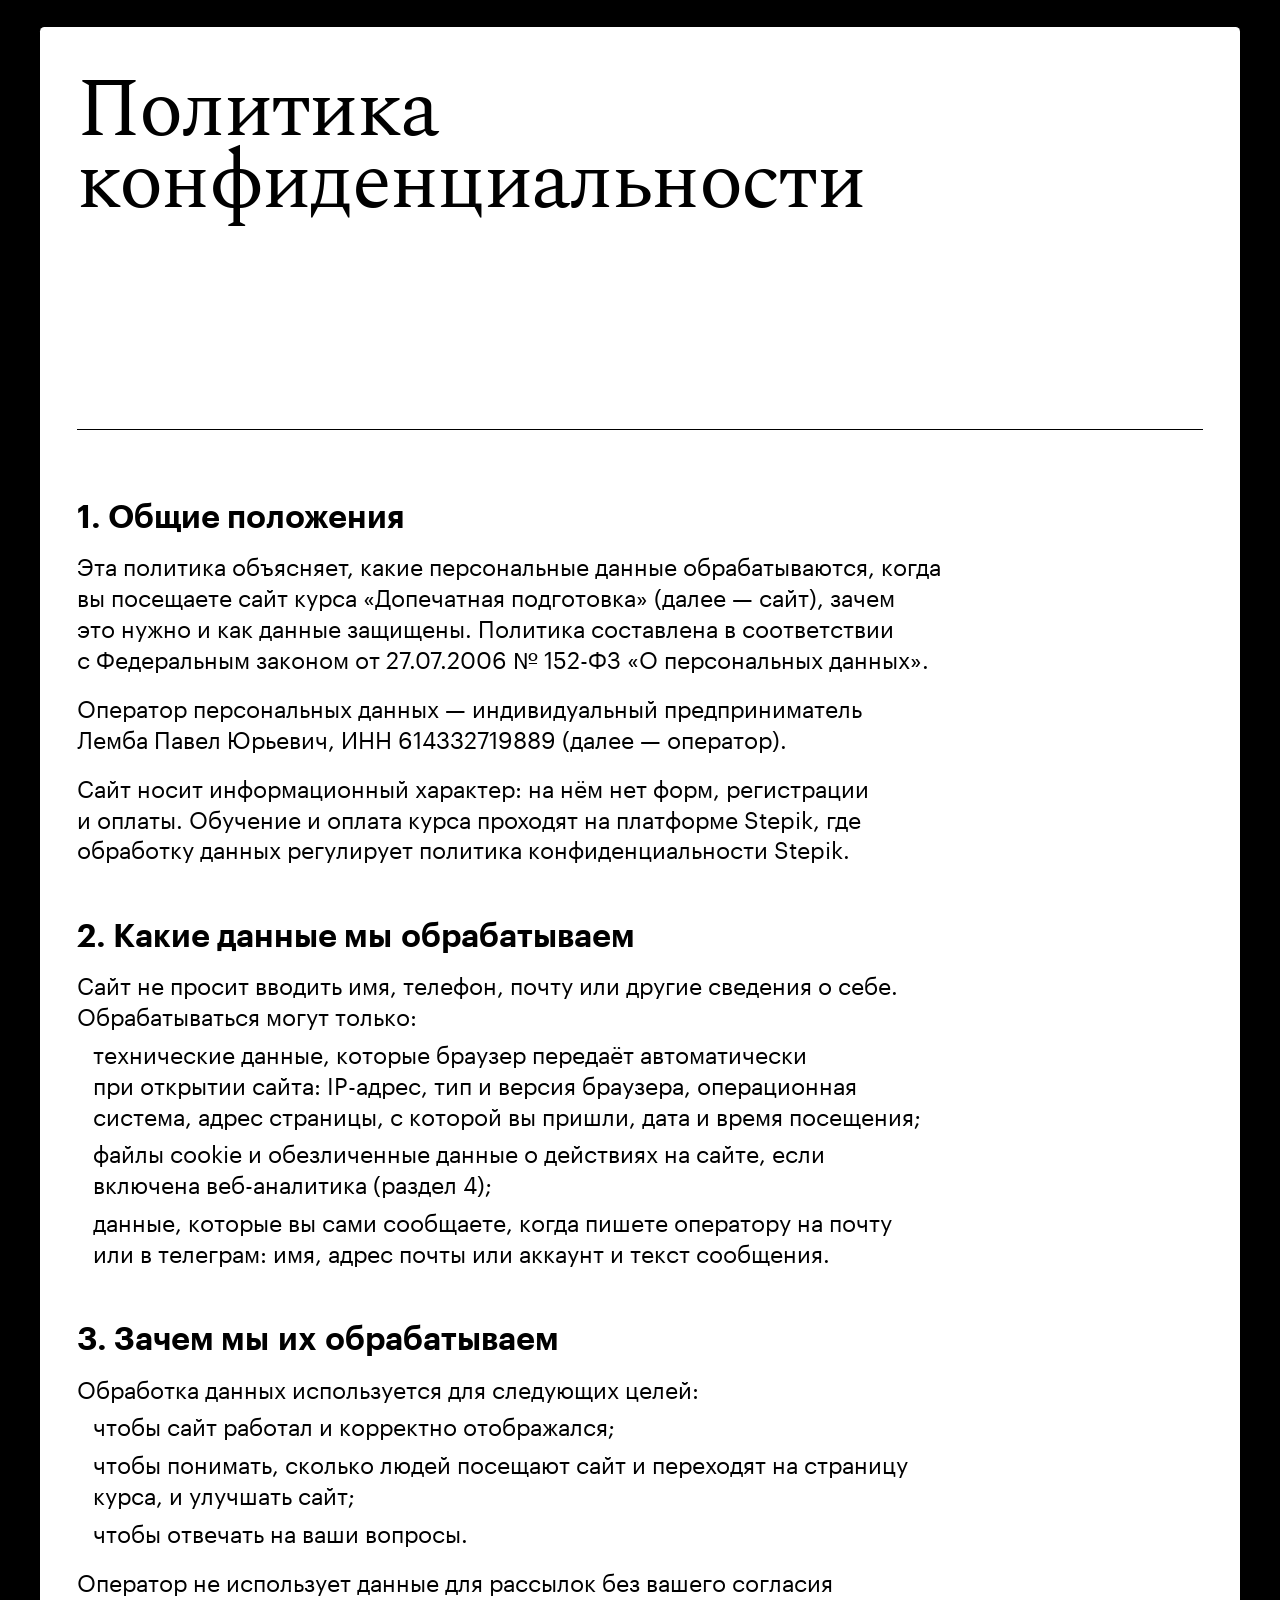
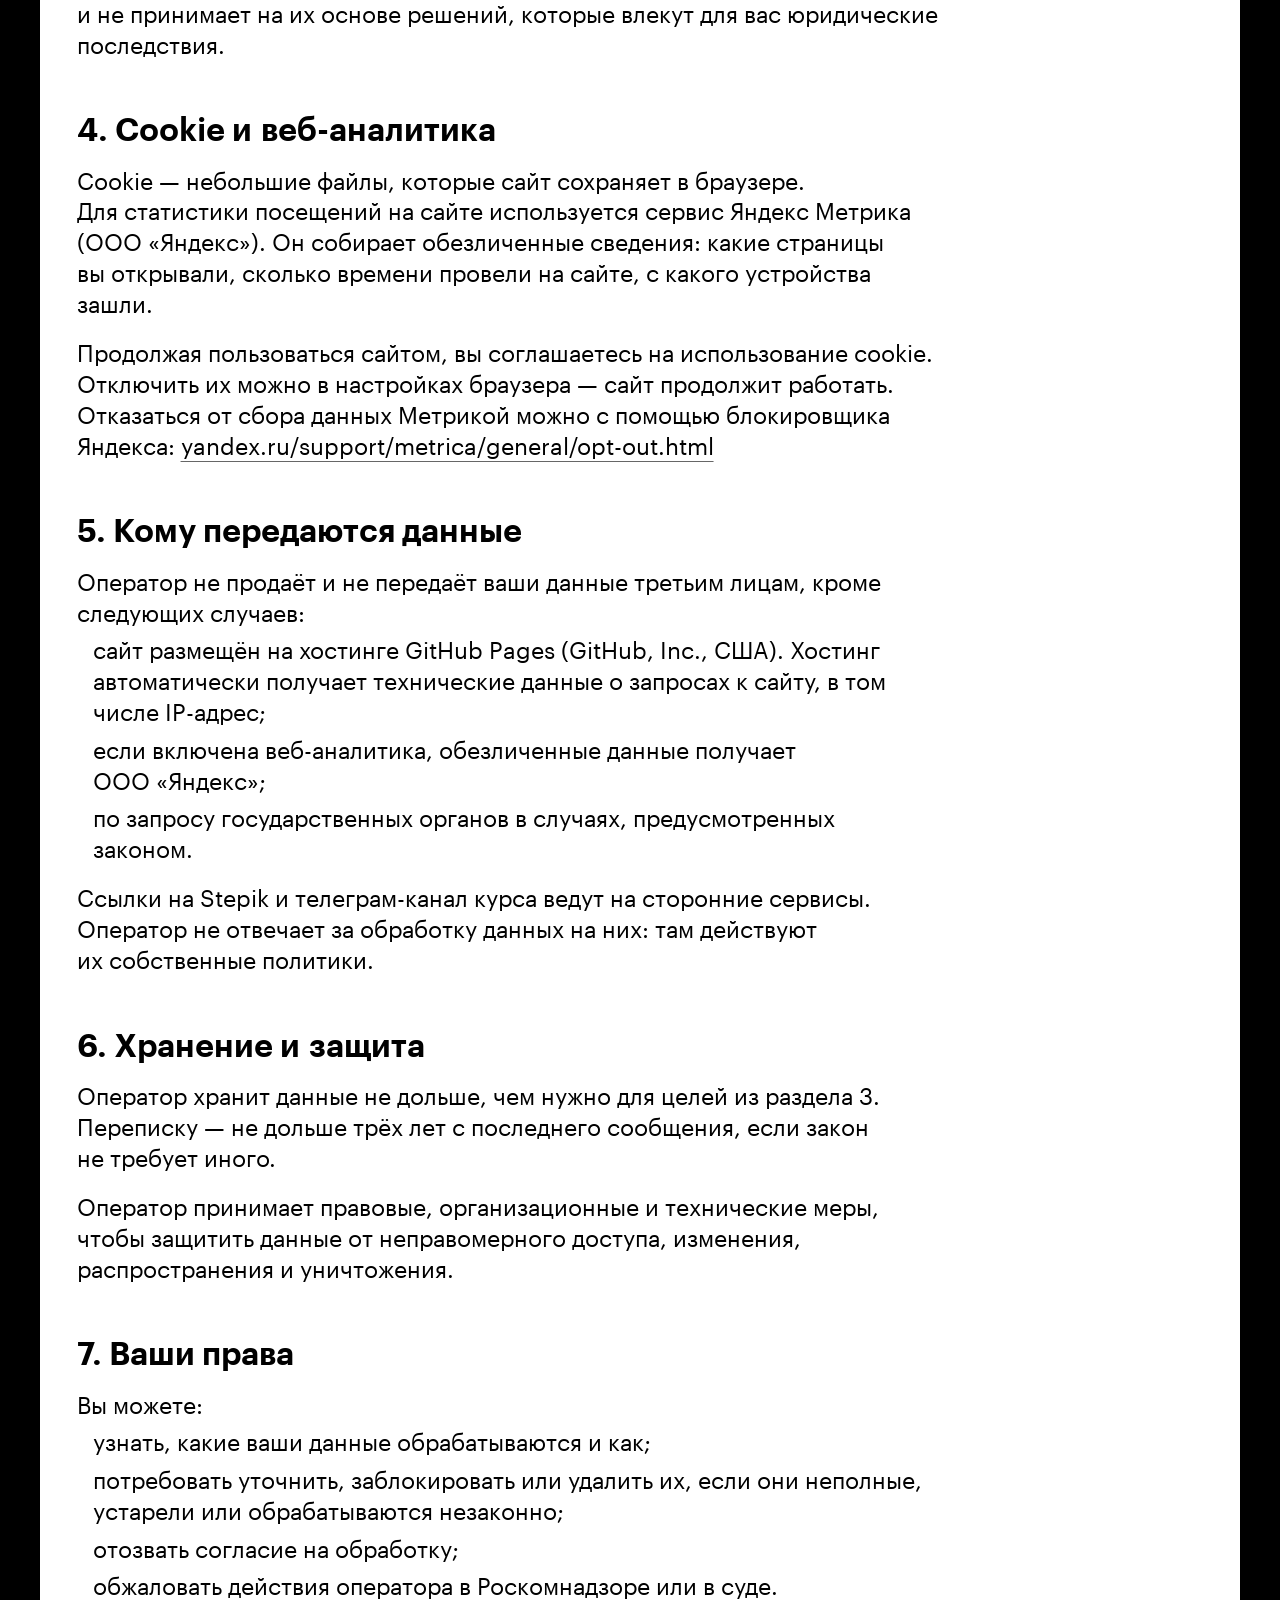
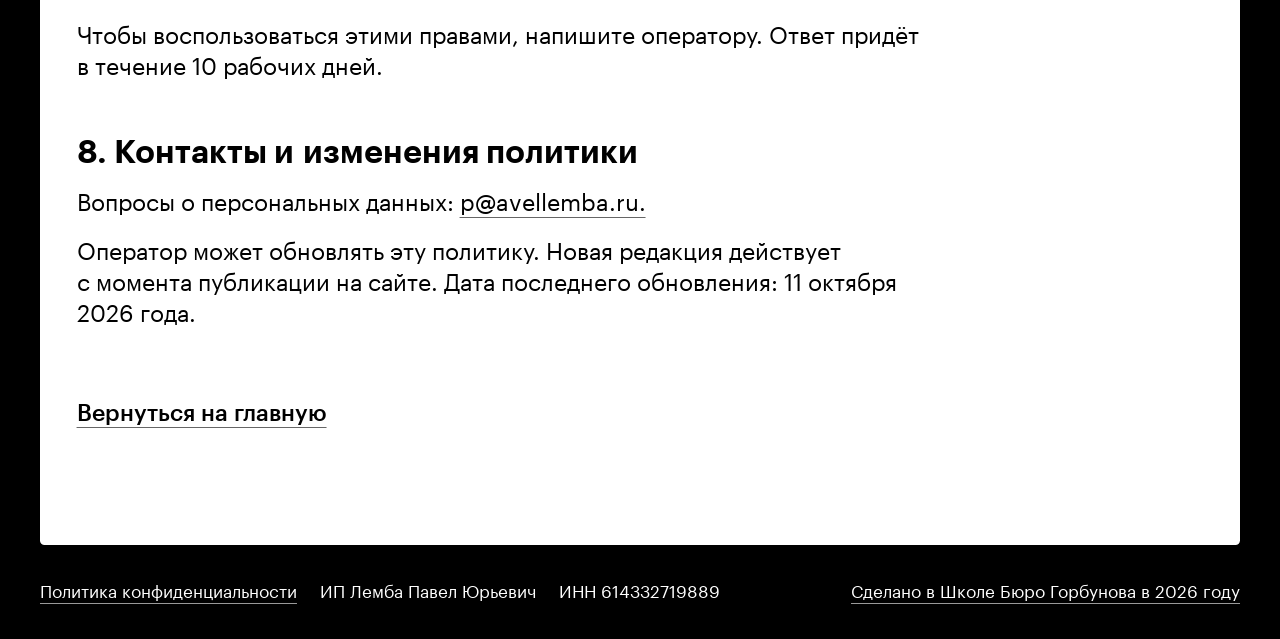
==== site/privacy/index.html @ 405944c9 "Редизайн по макету 2605:18258 Программа: новые названия частей и уроки, бирка «Бесплатно» переехала " ====
<!DOCTYPE html>
<html lang="ru">
<head>
  <meta charset="UTF-8">
  <meta name="viewport" content="width=device-width, initial-scale=1">
  <title>Политика конфиденциальности — курс «Допечатная подготовка»</title>
  <meta name="description" content="Какие данные обрабатываются на сайте курса «Допечатная подготовка», зачем они нужны и как защищены.">

  <meta property="og:type" content="article">
  <meta property="og:url" content="https://tuptop.github.io/dopechatka/privacy/">
  <meta property="og:title" content="Политика конфиденциальности">
  <meta property="og:description" content="Какие данные обрабатываются на сайте курса «Допечатная подготовка», зачем они нужны и как защищены.">
  <meta property="og:locale" content="ru_RU">
  <meta property="og:site_name" content="Допечатная подготовка">

  <link rel="icon" href="../favicon.svg" type="image/svg+xml">
  <link rel="icon" href="../favicon.png" sizes="32x32" type="image/png">
  <link rel="apple-touch-icon" href="../apple-touch-icon.png">

  <link rel="stylesheet" href="../style.css?v=140">
</head>
<body>
  <!-- Yandex.Metrika counter -->
  <script type="text/javascript">
      (function(m,e,t,r,i,k,a){
          m[i]=m[i]||function(){(m[i].a=m[i].a||[]).push(arguments)};
          m[i].l=1*new Date();
          for (var j = 0; j < document.scripts.length; j++) {if (document.scripts[j].src === r) { return; }}
          k=e.createElement(t),a=e.getElementsByTagName(t)[0],k.async=1,k.src=r,a.parentNode.insertBefore(k,a)
      })(window, document,'script','https://mc.yandex.ru/metrika/tag.js?id=113259666', 'ym');

      ym(113259666, 'init', {ssr:true, webvisor:true, clickmap:true, ecommerce:"dataLayer", referrer: document.referrer, url: location.href, accurateTrackBounce:true, trackLinks:true});
  </script>
  <noscript><div><img src="https://mc.yandex.ru/watch/113259666" style="position:absolute; left:-9999px;" alt="" /></div></noscript>
  <!-- /Yandex.Metrika counter -->

  <div id="page" class="privacy">
    <main class="sheet">

      <h1 class="h2 pp-title">Политика<br>конфиденциальности</h1>
      <div class="pp-rule" aria-hidden="true"></div>

      <div class="pp-body">
        <div class="pp-sec">
          <h2 class="h3">1. Общие положения</h2>
          <p>Эта&nbsp;политика объясняет, какие персональные данные обрабатываются, когда вы&nbsp;посещаете сайт курса «Допечатная подготовка» (далее&nbsp;— сайт), зачем это&nbsp;нужно и&nbsp;как данные защищены. Политика составлена в&nbsp;соответствии с&nbsp;Федеральным законом от&nbsp;27.07.2006 №&nbsp;152-ФЗ «О&nbsp;персональных данных».</p>
          <p>Оператор персональных данных&nbsp;— индивидуальный предприниматель Лемба&nbsp;Павел&nbsp;Юрьевич, ИНН&nbsp;614332719889 (далее&nbsp;— оператор).</p>
          <p>Сайт носит информационный характер: на&nbsp;нём&nbsp;нет форм, регистрации и&nbsp;оплаты. Обучение и&nbsp;оплата курса проходят на&nbsp;платформе Stepik, где обработку данных регулирует политика конфиденциальности Stepik.</p>
        </div>

        <div class="pp-sec">
          <h2 class="h3">2. Какие данные мы&nbsp;обрабатываем</h2>
          <div class="pp-lead">
            <p>Сайт не&nbsp;просит вводить имя, телефон, почту или другие сведения о&nbsp;себе. Обрабатываться могут только:</p>
            <div class="pp-list">
              <p>технические данные, которые браузер передаёт автоматически при&nbsp;открытии сайта: IP-адрес, тип и&nbsp;версия браузера, операционная система, адрес страницы, с&nbsp;которой вы&nbsp;пришли, дата и&nbsp;время посещения;</p>
              <p>файлы cookie и&nbsp;обезличенные данные о&nbsp;действиях на&nbsp;сайте, если включена веб-аналитика (раздел&nbsp;4);</p>
              <p>данные, которые вы&nbsp;сами сообщаете, когда пишете оператору на&nbsp;почту или в&nbsp;телеграм: имя, адрес почты или аккаунт и&nbsp;текст сообщения.</p>
            </div>
          </div>
        </div>

        <div class="pp-sec">
          <h2 class="h3">3. Зачем мы&nbsp;их&nbsp;обрабатываем</h2>
          <div class="pp-lead">
            <p>Обработка данных используется для&nbsp;следующих целей:</p>
            <div class="pp-list">
              <p>чтобы сайт работал и&nbsp;корректно отображался;</p>
              <p>чтобы понимать, сколько людей посещают сайт и&nbsp;переходят на&nbsp;страницу курса, и&nbsp;улучшать сайт;</p>
              <p>чтобы отвечать на&nbsp;ваши вопросы.</p>
            </div>
          </div>
          <p>Оператор не&nbsp;использует данные для&nbsp;рассылок без&nbsp;вашего согласия и&nbsp;не&nbsp;принимает на&nbsp;их&nbsp;основе решений, которые влекут для&nbsp;вас&nbsp;юридические последствия.</p>
        </div>

        <div class="pp-sec">
          <h2 class="h3">4. Cookie и&nbsp;веб-аналитика</h2>
          <p>Cookie&nbsp;— небольшие файлы, которые сайт сохраняет в&nbsp;браузере. Для&nbsp;статистики посещений на&nbsp;сайте используется сервис Яндекс&nbsp;Метрика (ООО&nbsp;«Яндекс»). Он&nbsp;собирает обезличенные сведения: какие страницы вы&nbsp;открывали, сколько времени провели на&nbsp;сайте, с&nbsp;какого устройства зашли.</p>
          <p>Продолжая пользоваться сайтом, вы&nbsp;соглашаетесь на&nbsp;использование cookie. Отключить их&nbsp;можно в&nbsp;настройках браузера&nbsp;— сайт продолжит работать. Отказаться от&nbsp;сбора данных Метрикой можно с&nbsp;помощью блокировщика Яндекса: <a class="u" href="https://yandex.ru/support/metrica/general/opt-out.html" target="_blank" rel="noopener">yandex.ru/support/metrica/general/opt-out.html</a></p>
        </div>

        <div class="pp-sec">
          <h2 class="h3">5. Кому передаются данные</h2>
          <div class="pp-lead">
            <p>Оператор не&nbsp;продаёт и&nbsp;не&nbsp;передаёт ваши данные третьим лицам, кроме следующих случаев:</p>
            <div class="pp-list">
              <p>сайт размещён на&nbsp;хостинге GitHub&nbsp;Pages (GitHub,&nbsp;Inc., США). Хостинг автоматически получает технические данные о&nbsp;запросах к&nbsp;сайту, в&nbsp;том числе IP-адрес;</p>
              <p>если включена веб-аналитика, обезличенные данные получает ООО&nbsp;«Яндекс»;</p>
              <p>по&nbsp;запросу государственных органов в&nbsp;случаях, предусмотренных законом.</p>
            </div>
          </div>
          <p>Ссылки на&nbsp;Stepik и&nbsp;телеграм-канал курса ведут на&nbsp;сторонние сервисы. Оператор не&nbsp;отвечает за&nbsp;обработку данных на&nbsp;них: там действуют их&nbsp;собственные политики.</p>
        </div>

        <div class="pp-sec">
          <h2 class="h3">6. Хранение и&nbsp;защита</h2>
          <p>Оператор хранит данные не&nbsp;дольше, чем&nbsp;нужно для&nbsp;целей из&nbsp;раздела&nbsp;3. Переписку&nbsp;— не&nbsp;дольше трёх&nbsp;лет с&nbsp;последнего сообщения, если закон не&nbsp;требует иного.</p>
          <p>Оператор принимает правовые, организационные и&nbsp;технические меры, чтобы защитить данные от&nbsp;неправомерного доступа, изменения, распространения и&nbsp;уничтожения.</p>
        </div>

        <div class="pp-sec">
          <h2 class="h3">7. Ваши права</h2>
          <div class="pp-lead">
            <p>Вы&nbsp;можете:</p>
            <div class="pp-list">
              <p>узнать, какие ваши данные обрабатываются и&nbsp;как;</p>
              <p>потребовать уточнить, заблокировать или удалить их, если они&nbsp;неполные, устарели или обрабатываются незаконно;</p>
              <p>отозвать согласие на&nbsp;обработку;</p>
              <p>обжаловать действия оператора в&nbsp;Роскомнадзоре или в&nbsp;суде.</p>
            </div>
          </div>
          <p>Чтобы воспользоваться этими правами, напишите оператору. Ответ придёт в&nbsp;течение 10&nbsp;рабочих дней.</p>
        </div>

        <div class="pp-sec">
          <h2 class="h3">8. Контакты и&nbsp;изменения политики</h2>
          <p>Вопросы о&nbsp;персональных данных: <a class="u" href="mailto:p@avellemba.ru">p@avellemba.ru.</a></p>
          <p>Оператор может обновлять эту политику. Новая редакция действует с&nbsp;момента публикации на&nbsp;сайте. Дата последнего обновления: 11&nbsp;октября 2026&nbsp;года.</p>
        </div>      </div>

      <a class="u pp-back" href="../">Вернуться на&nbsp;главную</a>
    </main>

    <footer class="site-footer">
      <div class="foot-left">
        <a class="foot-link" href="./" aria-current="page">Политика конфиденциальности</a>
        <span>ИП&nbsp;Лемба&nbsp;Павел&nbsp;Юрьевич</span>
        <span>ИНН&nbsp;614332719889</span>
      </div>
      <p><a class="foot-link" href="https://bureau.ru/school/" target="_blank" rel="noopener">Сделано в&nbsp;Школе Бюро Горбунова в&nbsp;2026 году</a></p>
    </footer>
  </div>

<script>
  /* ============================================================
     АВТОСКЕЙЛ ХОЛСТА
     Тот же, что на главной: вёрстка в натуральную величину макета
     (полотно 1050), на экран её кладёт zoom с потолком 1200/1050.
     Ниже 760px включается мобильная раскладка со своим холстом 375.
     Меняешь потолок — поменяй и в CSS, где лежит дефолт на случай
     отключённого JS, и на главной странице.
     ============================================================ */
  (() => {
    const SHEET = 1050;        // ширина белого полотна в вёрстке
    const MAX = 1200 / SHEET;  // ≈1.1429 — на экране полотно шириной 1200
    const MOB = 375;           // натуральная ширина мобильного макета
    const root = document.documentElement;
    const fit = () => {
      const vw = root.clientWidth;
      if (matchMedia('(max-width: 759px)').matches) {
        /* Мобильный холст — натуральная величина макета (375), и он тянется
           на всю ширину окна без потолка: макет повторяется один в один
           на любом экране, только крупнее или мельче. Потолок 1.2 тут был
           до этого — выше него холст расширялся, а кегли оставались
           макетными, и на планшете текст выглядел мелким. */
        root.style.setProperty('--zoom', (vw / MOB).toFixed(4));
        root.style.setProperty('--page-w', MOB + 'px');
        /* Проверяем, что zoom вообще применился. Если браузер его игнорирует,
           холст остаётся 375 на экране шире — и вся страница прижимается
           к левому краю узкой колонкой (на это жаловались с айфона). Тогда
           отдаём обычную резину: масштаб 1, ширина 100%. Мобильная раскладка
           поточная и это переживает — только кегли остаются макетными. */
        const page = document.getElementById('page');
        if (page && Math.abs(page.getBoundingClientRect().width - vw) > 1) {
          root.style.setProperty('--zoom', '1');
          root.style.setProperty('--page-w', '100%');
        }
        return;
      }
      root.style.removeProperty('--page-w');
      root.style.setProperty('--zoom', Math.min(MAX, vw / SHEET).toFixed(4));
    };
    fit();
    window.addEventListener('resize', fit, { passive: true });
  })();
</script>
</body>
</html>
---- site/style.css ----
/* ===== Шрифты =====
   Серифный — Spectral, теперь он же стоит и в макете (раньше там была
   Cambria, и кегли приходилось подгонять по ширине — больше не нужно).
   Cambria и Georgia — запасные. Наборный — Graphik LC Web. */
@font-face {
  font-family: 'Spectral';
  src: url('fonts/Spectral-Light.ttf') format('truetype');
  font-weight: 300;
  font-display: swap;
}
@font-face {
  font-family: 'Spectral';
  src: url('fonts/Spectral-Regular.ttf') format('truetype');
  font-weight: 400;
  font-display: swap;
}
@font-face {
  font-family: 'Spectral';
  src: url('fonts/Spectral-Medium.ttf') format('truetype');
  font-weight: 500;
  font-display: swap;
}
@font-face {
  font-family: 'Spectral';
  src: url('fonts/Spectral-SemiBold.ttf') format('truetype');
  font-weight: 600;
  font-display: swap;
}
@font-face {
  font-family: 'Spectral';
  src: url('fonts/Spectral-Bold.ttf') format('truetype');
  font-weight: 700;
  font-display: swap;
}
@font-face {
  font-family: 'Graphik';
  src: url('fonts/Graphik-Regular.ttf') format('truetype');
  font-weight: 400;
  font-display: swap;
}
@font-face {
  font-family: 'Graphik';
  src: url('fonts/Graphik-Medium.ttf') format('truetype');
  font-weight: 500;
  font-display: swap;
}
@font-face {
  font-family: 'Graphik';
  src: url('fonts/Graphik-Semibold.ttf') format('truetype');
  font-weight: 600;
  font-display: swap;
}
@font-face {
  font-family: 'Graphik';
  src: url('fonts/Graphik-Bold.ttf') format('truetype');
  font-weight: 700;
  font-display: swap;
}

/* ===== База ===== */
* { margin: 0; padding: 0; box-sizing: border-box; }
html, body {
  /* Фон вокруг полотна. Был почти чёрным, потом светло-серым (#EBEBEB),
     сейчас снова чёрный — по просьбе автора. Белое полотно на нём и держится.
     Меняешь — проверь подвал: он лежит прямо на этом фоне, и цвет текста
     в нём подобран под него. */
  background: #000;
  color: #000;
  -webkit-text-size-adjust: 100%;
  text-size-adjust: 100%;
  overflow-x: clip;
}
/* Резиновый холст. Вёрстка сделана в натуральную величину макета
   (полотно 1050), а на экран её кладёт zoom. Потолок — 1200/1050 ≈ 1.1429:
   при широком окне белое полотно занимает ровно 1200px. Внутри ничего не
   пересчитываем — всё масштабируется целиком, поэтому и не разъезжается.
   При сужении окна зум падает, тёмные поля по краям съедаются, полотно
   остаётся по центру. Точное значение выставляет скрипт в конце страницы. */
#page {
  position: relative;
  width: 1050px;
  margin: 0 auto;
  min-height: 7178px;
  padding-top: 24px;
  zoom: var(--zoom, 1.1429);
}
/* Картинки на странице все до одной декоративные: ни одна не кликается
   и не тянется. Без `pointer-events: none` браузеры вешают над ними свои
   панели — Яндекс-браузер показывает управление картинкой прямо поверх
   вёрстки. Заодно снимаем перетаскивание и выделение. */
img {
  display: block;
  pointer-events: none;
  user-select: none;
  -webkit-user-drag: none;
}

/* Белое полотно 1050px: всё, что вылезает за него, кадрируется */
.sheet {
  position: relative;
  width: 1050px;
  height: 7071px;
  margin: 0;
  background: #fff;
  border-radius: 4px;
  /* Не режем: облако реплик нарочно вылезает за полотно вверх и по бокам,
     на серый фон. Горизонтальной полосы прокрутки от этого не будет —
     её снимает `overflow-x: clip` на `body`. На мобильном обрез остаётся:
     там полотно во всю ширину экрана, и резать нечему. */
  overflow: visible;
}
.sheet > section { position: absolute; }

/* Spectral по умолчанию ставит минускульные (разновысокие) цифры,
   а в макете цифры маюскульные — включаем их везде, где серифом набраны числа */
.badge-old, .badge-now, .buy-old, .buy-now {
  font-variant-numeric: lining-nums;
  font-feature-settings: 'lnum' 1;
}

/* ===== Типографика макета ===== */
.h1 {
  font: 300 124px/96.72px 'Spectral', Cambria, Georgia, serif;
  letter-spacing: -4.96px;
}
/* H2 — Regular, не Medium: в макете его начертание сменили. Заодно он уехал
   из ряда 500 таблицы кернинга в ряд 400, поэтому пары «Пр», «Чт», «ну», «ут»
   продублированы и там — иначе правка молча отключилась бы. */
.h2 {
  font: 400 72px/62.64px 'Spectral', Cambria, Georgia, serif;
  letter-spacing: -1.44px;
}
/* H3 в макете набран наборным, не серифом */
.h3 {
  font: 600 28px/1 'Graphik', sans-serif;
}
/* Ссылки. Подчёркивание в макете тонкое — 2,5% кегля (`decoration-[2.5%]`),
   это и есть 0.025em. Сплошное: skip-ink выключен, иначе линия рвётся
   о хвосты «р», «у» и собачку в «@tuptoppppp».
   Приглушена до 60% только сама линия, текст всегда чёрный: поэтому тут
   `text-decoration-color` с альфой, а не `opacity` — та красит элемент целиком,
   вместе с буквами. Под курсором линия доходит до цвета текста. */
.u {
  color: inherit;
  text-decoration: underline;
  text-decoration-thickness: 0.025em;
  text-decoration-skip-ink: none;
  text-underline-offset: 0.26em;
  text-decoration-color: rgba(0, 0, 0, 0.6);
  transition: color 0.15s ease, text-decoration-color 0.15s ease;
}
/* Под курсором — тот же красный, что у перечёркнутых ценников. Линия идёт
   за текстом через currentColor, поэтому краснеет вместе с ним. */
.u:hover { color: #bd0600; text-decoration-color: currentColor; }

/* ===== Кнопки ===== */
/* Кнопка из кита: высота задана явно (56), отбивки внутри асимметричные —
   16 сверху и 18 снизу, текст центрируется флексом. */
.btn {
  display: inline-flex; align-items: center; justify-content: center;
  height: 56px;
  padding: 16px 24px 18px;
  border-radius: 8px;
  font: 600 20px/normal 'Graphik', sans-serif;
  text-decoration: none;
  white-space: nowrap;
}
.btn-light { background: #fff; color: #000; }
.btn-light:hover { background: #ececec; }
.btn-dark { background: #000; color: #fff; }
.btn-dark:hover { background: #2b2b2b; }
/* Кнопки на лид-карточках в макете стали жёлтыми (#FEDD2D) с чёрным текстом */
.btn-yellow { background: #fedd2d; color: #000; }
.btn-yellow:hover { background: #f2cf12; }

/* ===== Хиро ===== */
.hero { top: -40px; left: 0; width: 1050px; height: 1039px; }
.hero .h1 { position: absolute; left: 32px; top: 399px; }
.hero-sub {
  position: absolute;
  left: 32px; top: 621px;
  width: 570px;
  /* Интерлиньяж 135% автор просила отдельно, а теперь он стоит и в макете:
     32,4 = 24 × 1,35, две строки дают 64,8. */
  font: 400 24px/32.4px 'Graphik', sans-serif;
}

/* Реплики из чатов.
   Плашка — ровно 280×138,5, и рисуется она одной картинкой: контур целиком
   это один путь из кита. Раньше контур собирался из border плюс треугольник
   на ::after, и в месте стыка рамка рвалась. Форм в ките две:
   `spch bbl 1` (узел 1558:3633) — хвостик снизу слева, скругление 9,9,
   `spch bbl 2` (1558:3642) — хвостик снизу справа, скругление 8,3.
   Вторая вешается классом .bbl-2, монетку бросает JS.
   Размер фиксированный, потому что картинка не тянется. */
.bubbles { position: absolute; left: 0; top: 0; width: 1050px; height: 404px; }
.bbl {
  position: absolute;
  width: 280px; height: 138.5px;
  color: #000;
  background: url("data:image/svg+xml;charset=utf8,%3Csvg xmlns='http://www.w3.org/2000/svg' width='280.6' height='139.285' viewBox='0 0 280.6 139.285' fill='none'%3E%3Cpath d='M0.3 8.3C0.3 5.49974 0.3 4.09961 0.844967 3.03005C1.32433 2.08924 2.08924 1.32433 3.03005 0.844967C4.09961 0.3 5.49974 0.3 8.3 0.3H272.3C275.1 0.3 276.5 0.3 277.57 0.844967C278.511 1.32433 279.276 2.08924 279.755 3.03005C280.3 4.09961 280.3 5.49974 280.3 8.3V113.3C280.3 116.1 280.3 117.5 279.755 118.57C279.276 119.511 278.511 120.276 277.57 120.755C276.5 121.3 275.1 121.3 272.3 121.3H244.8V138.8L209.8 121.3H8.29999C5.49974 121.3 4.09961 121.3 3.03005 120.755C2.08924 120.276 1.32433 119.511 0.844967 118.57C0.3 117.5 0.3 116.1 0.3 113.3V8.3Z' fill='white' stroke='black' stroke-width='0.6'/%3E%3C/svg%3E") no-repeat -0.3px -0.3px;
  background-size: 280.6px 139.285px;
  opacity: 0;
  transform: rotate(var(--rot, 0deg)) scale(0.6);
  transition: opacity 0.3s ease, transform 0.45s cubic-bezier(0.34, 1.4, 0.64, 1);
}
.bbl-2 {
  background-image: url("data:image/svg+xml;charset=utf8,%3Csvg xmlns='http://www.w3.org/2000/svg' width='280.6' height='139.285' viewBox='0 0 280.6 139.285' fill='none'%3E%3Cpath d='M0.3 8.3C0.3 5.49974 0.3 4.09961 0.844967 3.03005C1.32433 2.08924 2.08924 1.32433 3.03005 0.844967C4.09961 0.3 5.49974 0.3 8.3 0.3H272.3C275.1 0.3 276.5 0.3 277.57 0.844967C278.511 1.32433 279.276 2.08924 279.755 3.03005C280.3 4.09961 280.3 5.49974 280.3 8.3V113.3C280.3 116.1 280.3 117.5 279.755 118.57C279.276 119.511 278.511 120.276 277.57 120.755C276.5 121.3 275.1 121.3 272.3 121.3H244.8V138.8L209.8 121.3H8.29999C5.49974 121.3 4.09961 121.3 3.03005 120.755C2.08924 120.276 1.32433 119.511 0.844967 118.57C0.3 117.5 0.3 116.1 0.3 113.3V8.3Z' fill='white' stroke='black' stroke-width='0.6'/%3E%3C/svg%3E");
}
.bbl.in { opacity: 1; transform: rotate(var(--rot, 0deg)) scale(1); }
/* плашку можно взять мышью и переложить */
/* `touch-action: none` — чтобы плашку можно было тянуть пальцем: без него
   браузер забирает жест себе под прокрутку, и pointermove до нас не доходит.
   Стоит только на самой плашке, поэтому страница по-прежнему листается
   с промежутков между ними и со всего, что ниже облака. */
.bbl { cursor: grab; user-select: none; touch-action: none; }
.bbl.held { cursor: grabbing; }
/* события ловит сама плашка, а не текст с иконкой внутри — иначе браузер
   норовит начать своё перетаскивание картинки */
.bbl * { pointer-events: none; }
.bbl p {
  position: absolute;
  left: 17.81px; top: 16px;
  width: 248px; height: 72px;
  overflow: hidden;
  font: 400 15px/1.25 'Graphik', sans-serif;
  letter-spacing: -0.15px;
}
.bbl-foot {
  position: absolute;
  left: 17.81px; top: 88px;
  width: 248px;
  display: flex; align-items: center; justify-content: space-between;
}
/* Иконка в ките залитая, без кружка; габарит 24 по высоте, а по ширине
   чуть больше — картинка свисает влево на полпикселя.

   В самих файлах вьюбокс расширен на 1 с каждой стороны: у всех трёх иконок
   контур доходил ровно до края, и на рендере их срезало (у огня — заметно,
   вертикальным сколом справа). Отрицательные поля возвращают эту единицу
   обратно, поэтому рисунок стоит там же и того же размера, что и раньше:
   габарит 26, из него 24 — сама иконка. */
.bbl-foot img { height: 26px; width: auto; margin: -1px 0 -1px -1.4px; }
.bbl-foot time { font: 400 13px/1.25 'Graphik', sans-serif; }
@media (prefers-reduced-motion: reduce) {
  .bbl { transition: none; }
}

/* ===== Лид-карточка в хиро =====
   Плашка 308×292 с текстурной подложкой (узел 1958:792). Зубцы сверху и снизу
   зашиты в саму картинку; в PNG они прозрачные, но полотно под карточкой белое,
   поэтому держим JPEG с белой подложкой — он вчетверо легче.
   Координаты внутри хиро равны макетным: сама секция уже сдвинута на −40,
   поэтому второй раз вычитать не надо. */
/* z-index обязателен: вступление стоит на той же высоте, и его прозрачный бокс
   во всю колонку лежит поверх плашки — без подъёма кнопка не нажимается. */
.badge { position: absolute; z-index: 2; left: 710px; top: 747px; width: 308px; height: 292px; }

/* ===== Текстура с параллаксом =====
   Внутри обеих плашек фон едет при скролле. Для этого текстура выгружена
   удлинённой (узлы 1964:820 и 1966:867: 308×530 и 986×654 против 308×292
   и 986×406) и двигается трансформом — запас по высоте и есть ход
   параллакса: 238 и 248.

   Зубцы по краям раньше были зашиты в саму картинку; теперь картинка
   прямоугольная и ездит, поэтому контур задан **маской** — это альфа той же
   векторной выгрузки, что рисовала зубцы, белым по прозрачному. Маска
   тянется на весь контейнер (`100% 100%`), так что зубцы не плывут.

   **Обрезает тоже маска, а не `overflow: hidden`.** Вне своей картинки маска
   пуста, то есть всё, что вылезло за бокс, и так не рисуется. А `overflow:
   hidden` делает контейнер скролл-контейнером — и тогда `animation-timeline:
   view()` считает путь текстуры **внутри него**, а не по странице,
   и параллакс не запускается вовсе.

   Трансформ по умолчанию ставит текстуру серединой хода: так плашка выглядит
   верно и до того, как отработает анимация, и при `prefers-reduced-motion`. */
.badge-bg, .buy-bg {
  position: absolute;
  left: 0; top: 0;
}
.badge-bg > i, .buy-bg > i {
  display: block;
  position: absolute;
  left: 0; top: 0;
  width: 100%;
  background: no-repeat 0 0 / 100% 100%;
  will-change: transform;
}

/* Ход считает сам браузер по таймлайну прокрутки: `view()` — это путь элемента
   через экран, от «показался снизу» до «ушёл за верх», ровно то окно, которое
   раньше считал скрипт. Разница в том, что такая анимация живёт в компоновщике
   и идёт кадр в кадр с прокруткой. Скрипт двигал трансформ из главного потока,
   и фон то отставал, то догонял; глушить рывки коротким `transition` оказалось
   ещё хуже — параллакс поехал следом за страницей с заметной задержкой.

   `ease-in-out` тут — кривая по таймлайну, а не по времени: у краёв производная
   нулевая, поэтому текстура не трогается рывком и так же мягко встаёт, а вся
   скорость приходится на середину прохода.

   Скрипт «ПАРАЛЛАКС ТЕКСТУР» остаётся для браузеров без таймлайнов (Firefox):
   он сам проверяет поддержку и в Chromium не вмешивается. */
@keyframes plate-parallax {
  from { transform: translate3d(0, var(--par-from), 0); }
  to   { transform: translate3d(0, 0, 0); }
}
@supports (animation-timeline: view()) {
  .badge-bg > i, .buy-bg > i {
    animation-name: plate-parallax;
    animation-timing-function: ease-in-out;
    animation-fill-mode: both;
    animation-timeline: view();
    animation-range: cover 0% cover 100%;
  }
}
@media (prefers-reduced-motion: reduce) {
  .badge-bg > i, .buy-bg > i { animation-name: none; }
}
.badge-bg {
  width: 308px; height: 292px;
  -webkit-mask: url('assets/plate-badge-mask.png') 0 0 / 100% 100% no-repeat;
          mask: url('assets/plate-badge-mask.png') 0 0 / 100% 100% no-repeat;
}
.badge-bg > i {
  height: 530px;
  --par-from: -238px;
  background-image: url('assets/plate-badge.jpg');
  transform: translate3d(0, -119px, 0);
}
/* Текст выключен влево по колонке 268 с отбивкой 20 от края карточки. */
.badge-head {
  position: absolute;
  left: 20px; top: 29px;
  width: 268px;
  color: #fff;
}
/* Первая строка наборная, остальные — сериф: так в макете. Обе на одном
   интерлиньяже 1,15, поэтому строки идут сплошным блоком. */
.badge-lead { font: 600 18px/20.7px 'Graphik', sans-serif; letter-spacing: 0.02em; }
.badge-note { font: 600 18px/20.7px 'Spectral', Cambria, Georgia, serif; }
.badge-old, .badge-now {
  position: absolute;
  left: 20px;
  color: #fff;
}
/* Приглушена только цена: перечёркивание рисуется поверх и остаётся жёлтым,
   поэтому тут альфа в цвете, а не `opacity` — та красит и псевдоэлемент. */
/* Перечёркивание — настоящая линия текста, а не псевдоэлемент на фиксированных
   координатах. Так браузер сам ставит её по метрикам шрифта и по ширине цифр:
   линия всегда идёт серединой цены и кончается ровно на последней цифре.
   Раньше это был `::after` с `top: 10px` и шириной 57 — пока рисовался Spectral,
   он попадал в середину, но стоило шрифту не загрузиться и подставиться Cambria
   (у неё цифры сидят ниже), как линия уезжала к верхушкам цифр.
   Толщина — ровно 1px на обеих плашках: по макету выходило 1 и 1,6 (там это
   0,05 кегля), но автор попросила одинаковую линию. */
.badge-old {
  top: 130px; width: max-content;
  font: 500 20px/21.6px 'Spectral', Cambria, Georgia, serif;
  color: rgba(255, 255, 255, 0.5);
  text-decoration: line-through;
  text-decoration-color: #fedd2d;
  text-decoration-thickness: 1px;
}
/* У Фигмы бокс крупной цены обрезан по прописной (`text-box-trim`), то есть
   154 — это верх краски. В CSS бокс полный, поэтому вычитаем расстояние
   от верха строки до прописной: (1 − 1,522)/2 + 1,059 − 0,66 = 0,138 em,
   при кегле 60 это 8,28. */
.badge-now {
  top: 145.7px; width: 223px;
  font: 400 60px/1 'Spectral', Cambria, Georgia, serif;
}
/* Пробел перед рублём в макете уже, чем даёт обычный: там он набран спаном
   другого начертания, и один к одному в CSS не переводится. Подтягиваем
   по рендеру — замер по колонкам краски даёт 6px при кегле 60 и 9px при 98. */
.badge-now .rub { font-size: 40px; letter-spacing: -0.8px; margin-left: -7px; }
.badge .btn { position: absolute; left: 20px; top: 214px; width: 268px; }

/* ===== Вступление с буквицей =====
   После редизайна это просто текст на белом: чёрной карточки, красного уголка
   и скрепки больше нет. Буквица вылезает за колонку влево на 17 — так в макете
   (узел 2001:733 стоит на x = −17 внутри колонки 986).

   **Буквица стоит на базовой линии первой строки**, а не по верху блока:
   автор выровняла её так в макете. Координата не подбиралась, а посчитана
   из метрик — базовая линия внутри строчного бокса лежит на
   `(интерлиньяж − (восходящая + нисходящая) × кегль) / 2 + восходящая × кегль`:
   у буквицы это 85,31 (Spectral 124/96,72), у первой строки 21,36
   (Graphik 20/27) от её верха на 86,15, то есть базовая на 107,51.
   Разница и даёт 22,2 — в Фигме у этого блока ровно 22. */
.intro { top: 707px; left: 32px; width: 986px; height: 291px; }
.intro-cap {
  position: absolute;
  left: -7px; top: 21.2px;
  font: 300 124px/96.72px 'Spectral', Cambria, Georgia, serif;
  letter-spacing: -4.96px;
}
/* Первая строка обтекает буквицу, остальные идут от левого края колонки.
   Шаг между ними ровно одна строка (27), поэтому абзац читается слитно. */
.intro-first {
  position: absolute;
  left: 79px; top: 86.15px;
  width: 487px;
  font: 500 20px/1.35 'Graphik', sans-serif;
}
.intro-rest {
  position: absolute;
  left: 0; top: 113px;
  width: 620px;
  font: 500 20px/1.35 'Graphik', sans-serif;
}
.intro-rest p + p { margin-top: 8px; }

/* ===== Программа ===== */
.program { top: 1088px; left: 32px; width: 986px; height: 1879px; }
/* Заголовок сдвинут на 5 влево: так автор выровняла его `П` по левому краю
   колонки — у серифа своя боковая полуапрошь, и без поправки заголовок
   казался отодвинутым от разделителя под ним (узел 2319:15658, x = −5). */
.program .h2 { margin: 0 0 40px -5px; }
.sprint { position: absolute; left: 0; width: 986px; }
.sprint:nth-of-type(1) { top: 103px; }
.sprint:nth-of-type(2) { top: 780px; }
.sprint:nth-of-type(3) { top: 1569px; }
.sprint .h3 {
  margin-top: 12px;
  padding-bottom: 32px;
  border-top: 0;
}
/* Разделитель во всю колонку 986 (раньше был 980) и волосяной: в макете это
   обводка 0,6, а не линия в пиксель. Хром рисует её как один ряд с альфой. */
.sprint::before {
  content: '';
  display: block;
  width: 986px; height: 0.6px;
  background: #000;
}
/* Третья колонка в каждом спринте — фотография, поэтому колонки разводит
   `space-between` по всей ширине 986, а не фиксированный зазор: у текстовых
   колонок он выходит 25, у картинки свой остаток. Отбивки слева больше нет —
   в `2087:1890` колонки стоят на 0, 337 и 674. */
.sprint-cols {
  display: flex;
  justify-content: space-between;
  align-items: flex-start;
}
.sprint-col { width: 312px; display: flex; flex-direction: column; gap: 20px; }
/* В третьем спринте текстовые колонки сгруппированы и стоят в 20 друг от друга */
.sprint-pair { display: flex; gap: 20px; }
.sprint-pic { width: 312px; }
.sprint-pic-1 { height: 559px; }
.sprint-pic-2 { height: 596px; }
.sprint-pic-3 { height: 238px; }
.grp { display: flex; flex-direction: column; gap: 5px; }
/* .grp p бьёт .grp-t по специфичности (0,1,1 против 0,1,0), поэтому заголовок
   группы задаём селектором из двух классов — иначе он теряет Semibold и
   выглядит так же, как пункты внутри. Опорный класс тут .sprint-col, а не .grp:
   последний заголовок в третьем спринте («Итоги проекта и обратная связь»)
   в макете лежит прямо в колонке, без группы, и под .grp .grp-t не попадал —
   оставался браузерным сериф-дефолтом, потому что font-family на body не задан. */
/* Пункты 16, заголовки групп 19 — кегли в программе автор уже меняла
   дважды, сверяйся с макетом. Интерлиньяж у обоих 1.2. */
.grp p { font: 400 16px/1.2 'Graphik', sans-serif; }
.sprint-col .grp-t { font: 600 19px/1.2 'Graphik', sans-serif; }
/* То, что ещё не вышло — во всех спринтах одинаково, 40%. В макете у третьего
   спринта осталось 50, но автор попросила свести к одному значению. */
.later { opacity: 0.4; }

/* Бирки «Скоро» и «Бесплатно»: красный контур 0,6 со скруглением 4.
   Отбивки внутри асимметричные — 1 сверху и 3 снизу, как в макете.

   Бирка у заголовка спринта стоит рядом с ним и выравнивается по низу
   (ряд в макете с `items-end`), а бирка у заголовка группы — инлайновая:
   заголовок её обтекает и переносится на вторую строку. Поэтому у второй
   `vertical-align` и отбивка справа, а не флексовый зазор. */
.tag {
  display: inline-flex;
  align-items: center;
  justify-content: center;
  height: 26px;
  padding: 1px 8px 3px;
  border: 0.6px solid #bd0600;
  border-radius: 4px;
  font: 400 16px/1.35 'Graphik', sans-serif;
  color: #bd0600;
  white-space: nowrap;
}
.sprint .h3 { display: flex; align-items: flex-end; gap: 8px; }
/* «Бесплатно» в макете зелёная, «Скоро» — красная */
.tag-free { border-color: #39a300; color: #39a300; }
/* Бирка в строке заголовка задаёт высоту этой строки: 26 своих плюс
   поля. Отрицательная отбивка −1 как раз даёт макетные 44,5 на двух
   строках (без неё 46,7) — замерено по живому заголовку. */
.sprint-col .grp-t .tag { margin: -1px 0 -1px 5px; vertical-align: middle; }

/* ===== Что внутри ===== */
.inside { top: 3057px; left: 32px; width: 986px; height: 878px; }
.inside .h2 { margin-bottom: 24px; }
.inside-lead {
  width: 574px;
  font: 500 20px/1.35 'Graphik', sans-serif;
}
/* Скриншот урока: в макете у него скругление 12 и волосяная рамка
   rgba(34,34,34,.15). Рамка в Фигме внутренняя, поэтому тут `border-box` —
   иначе картинка станет 988 и уедет от правого края колонки. */
.inside-shot {
  position: absolute;
  left: 0; top: 208px;
  width: 986px; height: 670px;
  box-sizing: border-box;
  border: 1px solid rgba(34, 34, 34, 0.15);
  border-radius: 12px;
}
/* Значок Степика: повёрнутый скруглённый квадрат, фон вокруг прозрачный.
   В Фигме это картинка в повёрнутой маске, и экспорт её обрезки приходит
   битым — поэтому фон выбит заливкой от краёв (белая «S» внутри осталась).
   Габарит 220,4 — это сторона 156 со скруглением 55,5, повёрнутая на 47,73°
   (156 × (cos 47,73° + sin 47,73°)); значок автор увеличила вместе
   со сменой скриншота. */
.inside-doodle {
  position: absolute;
  left: 725.61px; top: 87.75px;
  width: 220.37px; height: 220.37px;
}
/* ===== Для практики понадобятся =====
   После редизайна чёрной полосы с уголками тут нет — просто две колонки
   текста на белом, 456 и 477 в колонке 986, зазор 53.
   Стиль «soft&availability» из макета: Graphik Regular 32, интерлиньяж 1.02.
   Строки в Фигме разложены по 33px с зазором 5, поэтому тут шаг 38. */
.practice { top: 3995px; left: 32px; width: 986px; height: 147px; }
.inside-notes {
  position: absolute;
    /* Фигма стопит строки боксами по 32,64 с зазором 5,36, а у нас шаг задан
     интерлиньяжем 38 — браузер делит этот зазор пополам и опускает весь блок
     на 2,68. Возвращаем его обратно, иначе все четыре строки ниже макета. */
  left: 0; top: -2.68px;
  display: flex; gap: 53px;
  font: 400 32px/38px 'Graphik', sans-serif;
  letter-spacing: -0.32px;
}
.inside-note:first-child { width: 456px; }
.inside-note:last-child { width: 477px; }
/* В макете верх иконки совпадает с верхом строки (ряд с items-start),
   а строка — это кегль × 1.02. Отсюда и сдвиг: базовая линия Graphik лежит
   на 28,9px ниже верха такой строки, иконка 32px → её низ на 3,1px ниже
   базовой линии. Подбирать на глаз не нужно, всё считается из метрик шрифта:
   восходящая 0.981 em, сумма восходящей и нисходящей 1.176 em. */
.app {
  display: inline-block;
  width: 32px; height: 32px;
  vertical-align: -3.1px;
  /* Подложка со скруглением впечатана в сами картинки — автор прислала их
     отдельным узлом (1772:531), с прозрачными углами. Ни фона, ни радиуса
     в CSS не нужно. */
  /* зазоры из автолейаута: 6 до иконки, 3 после */
  margin: 0 3px 0 6px;
}
/* Бесконечность нарисована чёрным контуром — на белом она и нужна чёрной */
.inf {
  display: inline-block;
  width: 49px; height: 33px;
  vertical-align: -4.1px;
  margin-right: 3px;
}

/* ===== Авторы ===== */
.authors { top: 4232px; left: 32px; width: 986px; height: 527px; }
.authors .h2 { margin-bottom: 40px; }
.authors-row { display: flex; gap: 44px; }
.author { width: 292px; }
.author-wide { width: 312px; }
.author-pic { position: relative; width: 292px; height: 288px; }
.author-pic > img {
  width: 288px; height: 288px;
  margin-left: 1px;
  border-radius: 50%;
  object-fit: cover;
}
/* От низа кружка до подписи 28: подпись в макете стоит на 419 от верха
   секции, кружок на 103, высота кружка 288. */
/* Подпись — стиль «Desktop/text light», то есть Regular, а не Medium:
   у нас тут долго стояло 500, и на мобильном это гасилось переопределением.
   Теперь вес один на оба экрана, как в макете (узел 2087:2066). */
.author p {
  margin-top: 28px;
  width: 300px;
  font: 400 20px/1.35 'Graphik', sans-serif;
}
/* Полужирное имя — Semibold, а у него свои вертикальные метрики: нижний
   выносной элемент уходит ниже, чем у наборного веса, и первая строка
   подписи становится на 2px выше остальных. Интерлиньяж 1 прижимает
   инлайновый бокс имени внутрь строки, которую задаёт сам абзац. */
.author p b { font-weight: 600; line-height: 1; }

/* Кружок с видео */
.video-circle {
  position: absolute;
  left: 1px; top: 0;
  width: 288px; height: 288px;
  cursor: pointer;
}
.video-circle video {
  /* video по умолчанию инлайновый, и под ним остаётся место под базовую
     линию — кружок становится на 4px выше видео. */
  display: block;
  width: 100%; height: 100%;
  border-radius: 50%;
  object-fit: cover;
}
/* Таймбар по киту: бледная окружность целиком, поверх неё яркая дуга
   пройденного и белый узелок на её конце. Радиус 134,62 — это 9,38 внутрь
   от края кружка, как в ките. */
.video-circle .ring {
  position: absolute; inset: 0;
  width: 288px; height: 288px;
  pointer-events: none;
  overflow: visible;
}
.video-circle .ring circle {
  fill: none;
  stroke: #fff;
  stroke-width: 2;
}
.video-circle .ring .ring-bg { opacity: 0.41; }
.video-circle .ring .ring-bar {
  stroke-linecap: round;
  stroke-dasharray: 100 100;
  stroke-dashoffset: 100;
  transform: rotate(-90deg);
  transform-origin: 144px 144px;
  transition: stroke-dashoffset 0.28s linear;
}
/* Узелок едет по окружности поворотом вокруг центра: 0° — двенадцать часов.
   Прозрачная обводка 16px — это зона захвата: сам узелок 12px, в такой
   курсором ещё попадёшь, а пальцем уже нет. pointer-events: all нужен
   потому, что обводка прозрачная, иначе события по ней не ловятся. */
.video-circle .ring .ring-knob {
  fill: #fff;
  stroke: transparent;
  stroke-width: 16;
  pointer-events: all;
  touch-action: none;
  cursor: grab;
  transform: rotate(var(--p, 0deg));
  transform-origin: 144px 144px;
  transition: transform 0.28s linear, opacity 0.2s ease;
  filter: drop-shadow(0 0 2px rgba(0, 0, 0, 0.5));
}
/* Где есть курсор — узелок показываем только при наведении на кружок
   и пока его тащат. На тач-экранах наведения нет, там он виден всегда. */
@media (hover: hover) {
  .video-circle .ring .ring-knob { opacity: 0; }
  .video-circle:hover .ring .ring-knob,
  .video-circle.scrubbing .ring .ring-knob { opacity: 1; }
}
/* на перемотке плавность только мешает — узелок должен идти за курсором */
.video-circle.scrubbing .ring .ring-bar,
.video-circle.scrubbing .ring .ring-knob { transition: opacity 0.2s ease; }
.video-circle.scrubbing .ring .ring-knob { cursor: grabbing; }
.video-circle .icon-play {
  position: absolute;
  left: 114px; top: 114px;
  width: 60px; height: 60px;
  pointer-events: none;
  visibility: hidden;
}
/* Треугольник виден не только на паузе, но и пока ролик идёт без звука:
   кружок запускается сам и молча, и это единственный знак, что его можно
   нажать и посмотреть со звуком. */
.video-circle.paused .icon-play,
.video-circle.silent .icon-play { visibility: visible; }

/* ===== Телеграм-канал ===== */
/* Карточка целиком — одна картинка из макета: в ней и рамка с зубцами,
   и телефон. Раньше рамка рисовалась CSS'ом, а фото накладывалось отдельно,
   и после правок макета фото перестало совпадать с рамкой. Прозрачность
   не нужна, потому что полотно под карточкой белое. У мобильного своя
   картинка — она уже, выше и телефон в ней стоит иначе; выбирает `<picture>`. */
.tg { top: 4849px; left: 32px; width: 986px; height: 440px; background: #fff; }
/* обёртка picture ничего не рисует, но инлайновый бокс добавил бы строку —
   делаем её блочной, а картинка внутри всё равно позиционирована */
.tg picture { display: block; }
.tg-card { position: absolute; left: 0; top: 0; width: 986px; height: 440px; }
/* Regular, не Bold: автор облегчила заголовок вслед за надзаголовком
   «Курс» в финальной плашке. Трекинг макетный, −1.2. */
.tg-title {
  position: absolute;
  left: 32px; top: 46px;
  width: 526px;
  font: 400 60px/1 'Spectral', Cambria, Georgia, serif;
  letter-spacing: -1.2px;
}
.tg-text {
  position: absolute;
  left: 32px; top: 190px;
  width: 526px;
  font: 500 20px/1.35 'Graphik', sans-serif;
}
.tg .btn { position: absolute; left: 32px; top: 324px; }

/* ===== Вопросы ===== */
.faq { top: 5379px; left: 32px; width: 986px; height: 640px; }
.faq .h2 { margin-bottom: 40px; }
.faq-item { margin-bottom: 32px; }
.faq-item .h3 { margin-bottom: 8px; }
.faq-item p {
  width: 640px;
  font: 400 20px/1.35 'Graphik', sans-serif;
}
/* В макете у каждого ответа своя ширина — от неё зависит, где рвётся строка.
   Высоты блоков (54 / 81 / 108 / 54) из этого и складываются. */
.faq-item:nth-of-type(1) p { width: 538px; }
.faq-item:nth-of-type(2) p { width: 518px; }
.faq-item:nth-of-type(3) p { width: 500px; }
.faq-item:nth-of-type(4) p { width: 396px; }

/* ===== Финальный блок: плашка с ценой =====
   Конверта, письма, печати и образцов печати больше нет — после редизайна это
   текстурная плашка 986×406 (узел 1850:2981) с зубцами по верху и низу,
   зашитыми в саму картинку, и жёлтой кнопкой. Под ней таймлайн.
   `top` секции — это верх плашки: бокс `1850:2979` в Фигме стоит на 18 ниже,
   потому что внутри него плашка сдвинута на −18. */
.buy { top: 6109px; left: 32px; width: 986px; height: 560px; }
.buy-card { position: relative; width: 986px; height: 406px; color: #fff; }
.buy-bg {
  width: 986px; height: 406px;
  -webkit-mask: url('assets/plate-buy-mask.png') 0 0 / 100% 100% no-repeat;
          mask: url('assets/plate-buy-mask.png') 0 0 / 100% 100% no-repeat;
}
.buy-bg > i {
  height: 654px;
  --par-from: -248px;
  background-image: url('assets/plate-buy.jpg');
  transform: translate3d(0, -124px, 0);
}
.buy-kicker, .buy-title, .buy-text, .buy-head, .buy-old, .buy-now { position: absolute; }
.buy-kicker {
  left: 53px; top: 52px;
  /* Regular и без трекинга — по просьбе автора: в макете тут Medium −0.52,
     но на рендере начертание спорило с заголовком под ним. */
  font: 400 26px/25.22px 'Spectral', Cambria, Georgia, serif;
}
.buy-title {
  left: 53px; top: 91px;
  width: 510px;
  font: 400 88px/72.16px 'Spectral', Cambria, Georgia, serif;
  letter-spacing: -1.76px;
}
.buy-text {
  left: 53px; top: 259px;
  width: 460px;
  font: 400 24px/1.15 'Graphik', sans-serif;
}
/* Правая колонка: подзаголовок, цена, кнопка — все от 637 */
.buy-head { left: 637px; top: 54px; width: 265px; }
.buy-lead { font: 600 16px/19.2px 'Graphik', sans-serif; letter-spacing: 0.01em; }
.buy-note { font: 600 16px/19.2px 'Spectral', Cambria, Georgia, serif; }
/* Как и в лид-карточке: приглушён только текст цены, линия поверх остаётся
   жёлтой, поэтому альфа в цвете, а не `opacity`. */
/* Перечёркивание тут устроено так же, как в лид-карточке: линия текста,
   а не псевдоэлемент, и той же толщины — 1px. */
.buy-old {
  left: 637px; top: 137px;
  width: max-content;
  font: 400 32px/1 'Spectral', Cambria, Georgia, serif;
  color: rgba(255, 255, 255, 0.5);
  text-decoration: line-through;
  text-decoration-color: #fedd2d;
  text-decoration-thickness: 1px;
}
/* Бокс крупной цены в Фигме обрезан по прописной: 161 от верха плашки —
   это верх краски, а не верх строки. Вычитаем 0,138 em (при 98 это 13,52). */
.buy-now {
  left: 637px; top: 165.5px;
  width: 280px;
  font: 400 98px/1 'Spectral', Cambria, Georgia, serif;
}
.buy-now .rub { font-size: 64px; letter-spacing: -1.28px; margin-left: -12px; }
.buy-card .btn { position: absolute; left: 637px; top: 262px; width: 265px; }

/* Таймлайн */
.when { position: absolute; left: 0; top: 446px; width: 986px; height: 114px; }
/* Линия со стрелкой и засечками — одной картинкой из макета (Footer Line).
   Засечки там торчат по 10px вверх и вниз от линии, поэтому картинка
   начинается на 20,4 выше верха блока. */
.when-line {
  position: absolute;
  left: 0; top: -2.45px;
  width: 988px; height: 27px;
  background: url('assets/timeline-line.svg') no-repeat;
}
.when-col { position: absolute; top: 35px; width: 230px; }
.when-col:nth-of-type(2) { left: 0; }
.when-col:nth-of-type(3) { left: 254px; }
.when-col:nth-of-type(4) { left: 508px; }
.when-col:nth-of-type(5) { left: 762px; }
.when-date { font: 400 16px/1.2 'Graphik', sans-serif; }
.when-what { margin-top: 3px; font: 700 18px/1.35 'Graphik', sans-serif; }
.when-date + .when-what { margin-top: 6px; }

/* ===== Если пока не определились ===== */
.undecided { top: 6759px; left: 32px; width: 986px; height: 204px; }
.undecided .h2 { margin-bottom: 24px; }
.undecided p {
  width: 571px;
  font: 500 20px/1.35 'Graphik', sans-serif;
}

/* ===== Подвал ===== */
/* Подвал лежит на фоне под полотном, и до него от полотна 32px.
   Координата тут **от верха `#page`**, а у полотна своя система — оно стоит
   в потоке за `padding-top: 24`. Значит `top` подвала = 24 + высота полотна
   + 32, и забыть эти 24 легко: один раз так и вышло, зазор стал 8 вместо 32. */
.site-footer {
  position: absolute;
  left: 0; top: 7127px;
  width: 1050px;
  display: flex; align-items: center; justify-content: space-between;
  font: 400 15px/1.25 'Graphik', sans-serif;
  /* Белый, как в макете: там подвал побелел вместе с фоном, который стал
     чёрным. До этого он был чёрным на светлом, и у нас стоял серый —
     компромисс, который теперь не нужен. */
  color: #fff;
}
.foot-left { display: flex; gap: 20px; align-items: center; }
/* Единственная ссылка в подвале — политика конфиденциальности. Раньше тут
   стояли неактивные «Оферта» и «Оплата и возврат»; в макете их больше нет.
   Оформление то же, что у ссылок в тексте, только линия белая на чёрном. */
.foot-link {
  color: inherit;
  text-decoration: underline;
  text-decoration-thickness: 0.025em;
  text-decoration-skip-ink: none;
  /* Отбивка тут своя, 0.3em вместо 0.26: белая линия на чёрном зрительно
     липнет к буквам сильнее, чем чёрная на белом, и при 15px её надо
     отодвинуть. Приглушена, как и у ссылок в тексте, только линия — сам
     текст остаётся белым: `opacity` на всём блоке гасила бы и буквы, и линия
     от этого выходила заметно жирнее, чем везде. */
  text-underline-offset: 0.3em;
  text-decoration-color: rgba(255, 255, 255, 0.6);
  transition: text-decoration-color 0.15s ease;
}
/* Красный ховер остальных ссылок на чёрном не читается, поэтому тут линия
   просто доходит до цвета текста. */
.foot-link:hover { text-decoration-color: currentColor; }

/* ===== Страница «Политика конфиденциальности» (макет 2319:15970) =====
   Тут, в отличие от главной, всё в потоке: страница — это один столбец
   текста, и её высота зависит от того, как лягут строки. Поэтому и полотно,
   и подвал высоту не фиксируют, а считаются сами; от макета берутся только
   отбивки. Поправки −40, как на главной, здесь нет — автор собрала фрейм
   заново, и координаты в нём свои. */
/* Под подвалом те же 32 фона, что на главной; там их держит min-height,
   а тут высоту задаёт контент — значит, отбивкой. */
#page.privacy { min-height: 0; padding-bottom: 32px; }
/* Колонка контента 986 задана отбивками полотна: 32 по бокам, 42 сверху
   до заголовка и 104 снизу — последнее из макета (полотно 3330, низ
   контента 3226). */
.privacy .sheet {
  height: auto;
  padding: 42px 32px 102px;
}
/* Заголовок рвётся на две строки, как в макете: ширины колонки хватило бы
   и на одну, а бокс там 126 — ровно два интерлиньяжа.
   **Трекинг тут против макета.** В Фигме у этого заголовка он нулевой —
   сверено по краске, «конфиденциальности» в рендере макета 712 пикселей,
   а с трекингом выходит 688, ровно 17 просветов по 1,44. Но автор попросила
   его подобрать, и заголовок встал в общий ряд: те же −2%, что у H2
   на главной. Задано в em, а не в пикселях, чтобы работало и на мобильном,
   где кегль тут свой (32). */
.pp-title { width: 986px; letter-spacing: -0.02em; }
/* Волосяная линия, как разделитель спринта в программе. Отбивка сверху —
   это 351 (линия) минус низ заголовка 167,28 (42 + два раза 62,64). */
.pp-rule {
  width: 986px; height: 0.6px;
  margin-top: 183.72px;
  background: #000;
}
/* Колонка текста 760, между разделами 48, внутри раздела 16 */
.pp-body {
  width: 760px;
  margin-top: 63.4px;
  display: flex; flex-direction: column; gap: 48px;
}
.pp-sec { display: flex; flex-direction: column; gap: 16px; }
/* Вводная фраза и список — один блок: по совету Бюро (bureau.ru/soviet/20220608)
   вводное предложение прижимается к первому пункту, чтобы было видно их связь.
   В макете это отдельные фреймы (2356:4141, 4140, 4143) с зазором 6. Список,
   который идёт сразу за заголовком раздела (третий раздел), в такой блок
   не завёрнут — там обычные 16. */
.pp-lead { display: flex; flex-direction: column; gap: 6px; }
.pp-sec p { font: 400 20px/1.35 'Graphik', sans-serif; }
/* Ссылка на отказ от Метрики — длинный адрес одним словом. На десктопе он
   в колонку 760 помещается, на мобильном нет, поэтому разрешаем ему рваться
   в любом месте: иначе он вылезет за колонку и полотно его срежет. */
.pp-sec a { overflow-wrap: anywhere; }
/* Список отмечен втяжкой, без маркеров: тире из макета убрано, пункты просто
   отодвинуты на 14 с обеих сторон (в Фигме это `px-[14px]` у блока списка).
   Между пунктами 6. По совету Бюро расстояние между пунктами должно быть
   больше межстрочного в сплошном тексте и чуть меньше, чем между абзацами:
   на десктопе от строки к строке 27, между пунктами 33, между абзацами 43;
   на мобильном 21,6 / 27,6 / 37,6. */
.pp-list {
  display: flex; flex-direction: column; gap: 6px;
  padding: 0 14px;
}
.pp-back {
  display: inline-block;
  margin-top: 60px;
  font: 500 20px/1.35 'Graphik', sans-serif;
}
/* Подвал тут в потоке: высоту полотна заранее не знаем, а зазор до него
   тот же, что на главной, — 32. */
.privacy .site-footer {
  position: static;
  margin-top: 32px;
}

/* ============================================================
   МОБИЛЬНАЯ РАСКЛАДКА (макет 375px)
   Жёсткий холст 1440 остаётся десктопу; на телефоне отдаём
   обычный поток в одну колонку. Переключение — скриптом в <head>,
   который меняет meta viewport по ширине экрана.
   ============================================================ */
@media (max-width: 759px) {
  /* Мобильная вёрстка тоже в натуральную величину макета (колонка 343
     в холсте 375), на экран её кладёт тот же zoom, что и десктоп. Потолок
     1.2: до 450px ширины макет масштабируется один в один, дальше масштаб
     стоит, а холст становится шире — раскладка тут поточная и лишнюю
     ширину разбирает сама. Значения считает скрипт «АВТОСКЕЙЛ ХОЛСТА»,
     в CSS лежат дефолты на случай отключённого JS. */
  #page {
    zoom: var(--zoom, 1);
    width: var(--page-w, 100%);
    min-height: 0;
    padding-top: 16px;
  }
  .sheet {
    width: 100%;
    height: auto;
    margin: 0;
    overflow: hidden;
    /* от низа контента до подвала 130: 102 тут и 28 в отбивке подвала */
    padding-bottom: 102px;
  }
  .sheet > section,
  .sheet > .hero {
    position: static;
    width: auto;
    height: auto;
    margin: 0 16px;
    z-index: auto;
  }

  /* Сбрасываем десктопные координаты у того, что на мобильном идёт в поток.
     Плашки (лид-карточка и финальная) и таймлайн внутри себя остались
     абсолютными — в макете они так и свёрстаны, только уже. */
  .intro-first, .intro-rest,
  .inside-shot,
  .tg-title, .tg-text, .tg .btn,
  .when, .sprint, .video-circle, .bubbles, .site-footer {
    left: auto; top: auto; right: auto; bottom: auto;
  }

  /* перенос строки, который нужен только широкому экрану */
  .wide-only { display: none; }

  /* Типографика мобильного макета (2078:1371).
     H3 тут наборный, как и на десктопе, но крупнее: Graphik Semibold 24. */
  .h1 { font: 400 60px/51px 'Spectral', Cambria, Georgia, serif; letter-spacing: -1.8px; }
  .h2 { font: 400 42px/38.64px 'Spectral', Cambria, Georgia, serif; letter-spacing: -0.84px; }
  .h3 { font: 600 24px/1.05 'Graphik', sans-serif; }

  /* ===== Хиро ===== */
  .hero { margin: 0 !important; }
  /* Высота облака плюс отступ дают 284 — ровно столько от верха полотна
     до заголовка в макете. Сами плашки лежат абсолютно и за эту высоту
     не выходят: нижняя граница AREA подобрана с запасом на наклон. */
  .bubbles {
    position: relative;
    width: 100%; height: 284px;
    /* Автор попросила поднять на мобильном весь контент на 10, кроме самого
       облака. Поэтому не трогаем ни высоту контейнера (от неё считается
       область, куда падают плашки), ни отбивку страницы сверху, а забираем
       10 отрицательным полем: облако остаётся на месте, всё под ним едет
       вверх. От верха полотна до заголовка теперь 274, а не 284. */
    margin-bottom: -10px;
  }
  .hero .h1 { position: static; margin: 0 16px; }
  .hero-sub {
    position: static;
    width: auto; max-width: 278px;
    margin: 16px 16px 0;
    font-size: 18px;
    line-height: 1.25;
  }
  /* Лид-плашка в поток, во всю колонку; внутри координаты макетные —
     те же, что на десктопе, только кнопка во всю ширину карточки.
     Зубцы из картинки тут не попадают в край, поэтому их рисуют
     псевдоэлементы ниже, а текстура растягивается по карточке. */
  .badge {
    position: relative;
    left: auto; top: auto;
    width: auto; height: 292px;
    margin: 40px 16px 0;
    background: #2b241c url('assets/plate-badge.jpg') 50% 50% / cover;
  }
  .badge::before, .badge::after {
    content: '';
    position: absolute;
    left: 0; right: 0;
    height: 5px;
    background: url("data:image/svg+xml;charset=utf8,%3Csvg xmlns='http://www.w3.org/2000/svg' width='10' height='5'%3E%3Cpath d='M0 0L5 4.4L10 0Z' fill='%23fff'/%3E%3C/svg%3E") repeat-x;
  }
  .badge::before { top: 0; }
  .badge::after { bottom: 0; transform: scaleY(-1); }
  .badge-bg { display: none; }
  /* Трекинг у цен тут свой: на десктопе автор его сняла, а в мобильном
     макете (`2078:1757`, `2078:1755`) он остался — −1.8 и −0.2. Ширину
     линии не задаём: она идёт по тексту, а с трекингом он чуть уже. */
  /* Трекинг у цен тут снят — в обновлённой лид-плашке (2396:1989) его нет,
     как и на десктопе. У финальной плашки в макете он пока остался. */
  .badge-old { letter-spacing: 0; }
  /* в макете крупная цена тут на 154 от верха карточки (бокс обрезан
     по прописной), минус те же 0,138 em при кегле 60 */
  .badge-now { top: 145.7px; letter-spacing: 0; }
  /* при трекинге −1.8 пробел перед рублём уже, чем на десктопе без трекинга */
  .badge .btn { width: calc(100% - 40px); }

  /* ===== Вступление ===== */
  /* Буквица поднятая, как на десктопе: стоит на базовой линии первой
     строки. В макете (Cambria) она при этом лежит на нуле — у Spectral
     базовая внутри бокса выше на 3,5, отсюда и сдвиг. */
  /* `.sheet > section { position: static }` бьёт просто `.intro`
     по специфичности, поэтому position возвращаем тем же селектором —
     иначе буквица позиционируется от полотна и улетает под облако реплик. */
  .sheet > .intro {
    position: relative;
    left: auto; top: auto;
    width: auto; height: auto;
    margin-top: 80px !important;
    padding-top: 29px;
    /* отступ первой строки под буквицу; у абзаца ниже он снят */
    text-indent: 39px;
  }
  .intro-cap {
    position: absolute;
    /* 6, а не прежние 4: буквица стоит на базовой линии первой строки,
       а строка подросла с 16/23,2 до 18/26,1 — базовая уехала вниз
       на 2,2. Считается как и на десктопе, по метрикам. */
    left: -3px; top: 6px;
    text-indent: 0;
    font: 400 60px/51px 'Spectral', Cambria, Georgia, serif;
    letter-spacing: -1.8px;
  }
  .intro-first,
  .intro-rest {
    position: static;
    width: auto;
    font-size: 18px;
    line-height: 1.45;
  }
  /* первый абзац — один поток, чтобы строка рвалась по месту, а не по вёрстке
     десктопа: первая строка обтекает буквицу, остальные идут от края колонки */
  .intro-first, .intro-rest, .intro-rest p:first-child { display: inline; }
  .intro-rest p:last-child { display: block; margin-top: 11px; text-indent: 0; }

  /* ===== Программа ===== */
  .program { margin-top: 80px !important; }
  /* на мобильном заголовок стоит по краю колонки, сдвиг −5 не нужен */
  .program .h2 { margin: 0 0 40px; }
  .sprint { position: static; width: auto; margin-bottom: 60px; }
  .sprint:last-child { margin-bottom: 0; }
  .sprint::before { width: 100%; }
  .sprint-cols, .sprint-pair { flex-direction: column; gap: 20px; padding-left: 0; }
  .sprint-col { width: auto; }
  /* Фотография тянется во всю колонку, пропорции держит aspect-ratio;
     до неё в макете 40, то есть 20 от флексового зазора плюс 20 тут.
     Кадр на мобильном свой — шире и ниже десктопного (343×508, 594 и 260),
     поэтому тут `object-fit: cover`: файл один, а лишнее по высоте
     обрезается. */
  .sprint-pic { width: 100%; height: auto; margin-top: 20px; object-fit: cover; }
  .sprint-pic-1 { aspect-ratio: 343 / 508; }
  .sprint-pic-2 { aspect-ratio: 343 / 594; }
  .sprint-pic-3 { aspect-ratio: 343 / 260; }
  /* В мобильном макете у программы свой кегль: и заголовки групп, и пункты
     набраны 18/1.25 — на десктопе это 19/1.2 и 16/1.2. Селекторы повторяют
     базовые: `.grp p` — это (0,1,1), простой `.grp-t` ему проигрывает,
     поэтому заголовок берём теми же двумя классами. */
  .sprint-col .grp-t { font-size: 18px; line-height: 1.25; }
  .grp p { font-size: 18px; line-height: 1.25; }

  /* ===== Что внутри ===== */
  .inside { margin-top: 80px !important; }
  .inside .h2 { margin-bottom: 20px; }
  .inside-lead { width: auto; font-size: 18px; line-height: 1.45; }
  .inside-shot {
    position: static;
    width: 100%; height: auto;
    margin-top: 40px;
  }
  /* Значок Степика висит на скриншоте, а не на секции, поэтому считаем
     его от низа: скриншот 233 высотой, значок торчит над ним на 37,5
     и заходит на него на 39. Так он не поедет, если текст над скриншотом
     переберёт лишнюю строку. Размер и место сняты с мобильного макета
     по краске — автор ставила значок там отдельно, пропорция
     с десктопом не сходится. */
  .inside-doodle {
    position: absolute;
    left: auto; right: 23px; top: auto; bottom: 194.6px;
    width: 76.6px; height: 76.6px;
  }
  /* Этим секциям нужен position для абсолютных детей (значок Степика,
     карточка телеграма).
     Базовое `.sheet > section { position: static }` выше по специфичности,
     чем просто `.inside`, поэтому возвращаем через тот же `.sheet >`. */
  .sheet > .inside,
  .sheet > .tg { position: relative; left: auto; top: auto; }
  /* ===== Для практики понадобятся =====
     От «Что внутри» тут 60, а не 80: в макете это один блок. */
  .practice { width: auto; height: auto; margin-top: 60px !important; }
  .inside-notes {
    position: relative;
    top: -2.28px;
    flex-direction: column; gap: 32px;
    margin-top: 0;
    font-size: 22px;
    line-height: 27px;
    letter-spacing: -0.22px;
  }
  .inside-note:first-child,
  .inside-note:last-child { width: auto; }
  .app { width: 22px; height: 22px; vertical-align: -2.1px; margin: 0 2px 0 4px; }
  .inf { width: 34px; height: 22px; vertical-align: -2.1px; }

  /* ===== Авторы =====
     Кружки идут во всю ширину колонки — так в макете. */
  .authors { margin-top: 80px !important; }
  .authors-row { flex-direction: column; gap: 44px; }
  .author, .author-wide { width: auto; }
  .author-pic { width: 100%; height: auto; aspect-ratio: 1; }
  .author-pic > img { width: 100%; height: 100%; margin: 0; }
  .author p { width: auto; margin-top: 20px; }
  /* height: 100% от родителя с height: auto в части браузеров (Safari)
     схлопывается в ноль, и кружок пропадает. Задаём высоту пропорцией. */
  .video-circle {
    position: relative;
    left: 0;
    width: 100%;
    height: auto; aspect-ratio: 1;
  }
  .video-circle .ring { width: 100%; height: 100%; }
  .video-circle .icon-play {
    left: 50%; top: 50%; right: auto; bottom: auto;
    /* треугольник из кита в той же пропорции к кружку, что на десктопе */
    width: 71px; height: 71px;
    transform: translate(-50%, -50%);
  }

  /* ===== Телеграм =====
     У мобильного своя карточка-картинка (узел 2001:4361, 343×619): рамка
     с зубцами и телефон в ней уже есть, рисовать их CSS'ом не нужно.
     Высоту секции держит `aspect-ratio` — картинка лежит абсолютно
     и в поток не считается. */
  .tg {
    position: relative;
    margin-top: 80px !important;
    padding: 33px 16px 0;
    aspect-ratio: 343 / 620;
  }
  .tg-card { width: 100%; height: auto; }
  /* текст и кнопка в потоке, а картинка позиционирована — без `relative`
     они оказались бы под ней */
  .tg-title, .tg-text, .tg .btn { position: relative; width: auto; }
  .tg-title { font-weight: 600; font-size: 36px; letter-spacing: -0.72px; }
  .tg-text { margin-top: 16px; max-width: 311px; font-size: 18px; line-height: 1.45; }
  .tg .btn { display: flex; height: 52px; margin-top: 40px; }

  /* ===== Вопросы ===== */
  .faq { margin-top: 80px !important; }
  .faq .h2 { margin-bottom: 32px; }
  .faq-item { margin-bottom: 36px; }
  .faq-item:last-of-type { margin-bottom: 0; }
  .faq-item .h3 { margin-bottom: 16px; }
  .faq-item p,
  .faq-item:nth-of-type(1) p, .faq-item:nth-of-type(2) p,
  .faq-item:nth-of-type(3) p, .faq-item:nth-of-type(4) p { width: auto; }

  /* ===== Финальный блок =====
     Плашка во всю колонку, 583 высотой; внутри — макетные координаты
     от её верхнего края, выключка влево от 20, как в лид-карточке.
     Зубцы рисуют псевдоэлементы, текстура растянута по карточке. */
  .buy { margin-top: 80px !important; }
  .buy-card {
    position: relative;
    width: auto; height: 583px;
    margin: 0;
    background: #2b241c url('assets/plate-buy.jpg') 50% 50% / cover;
  }
  .buy-bg { display: none; }
  .buy-card::before, .buy-card::after {
    content: '';
    position: absolute;
    left: 0; right: 0;
    height: 5px;
    background: url("data:image/svg+xml;charset=utf8,%3Csvg xmlns='http://www.w3.org/2000/svg' width='10' height='5'%3E%3Cpath d='M0 0L5 4.4L10 0Z' fill='%23fff'/%3E%3C/svg%3E") repeat-x;
  }
  .buy-card::before { top: 0; }
  .buy-card::after { bottom: 0; transform: scaleY(-1); }
  .buy-kicker {
    left: 20px; top: 40px;
    font-size: 20px; line-height: 19.4px;
    font-weight: 500; letter-spacing: -0.4px;
  }
  .buy-title {
    left: 20px; top: 69px;
    width: 295px;
    font-size: 52px; line-height: 44.2px;
    letter-spacing: -1.04px;
  }
  .buy-text {
    left: 20px; top: 173px;
    width: 303px;
    font-size: 20px; line-height: 1.35;
  }
  .buy-head { left: 20px; top: 275px; width: 268px; }
  .buy-lead, .buy-note { font-size: 18px; line-height: 20.7px; }
  .buy-old {
    left: 20px; top: 363px;
    font-weight: 500; font-size: 20px; line-height: 21.6px;
    letter-spacing: -0.2px;
  }
  /* 387 в макете — верх краски (бокс обрезан по прописной), минус 0,138 em */
  .buy-now {
    left: 20px; top: 378.7px;
    width: 303px;
    font-size: 60px;
    letter-spacing: -1.8px;
  }
  .buy-now .rub { font-size: 40px; letter-spacing: -0.8px; margin-left: -6px; }
  .buy-card .btn { left: 20px; top: 447px; width: calc(100% - 40px); }

  /* Таймлайн листается вбок, как в макете */
  .when {
    position: static;
    width: auto; height: auto;
    margin-top: 40px;
    overflow-x: auto;
  }
  /* На десктопе линия висит на 20,45 выше блока — внутри прокручиваемой
     полосы её бы срезало сверху, поэтому тут она начинается от нуля,
     а колонки опускаются на те же 37,45. */
  .when-inner { position: relative; width: 986px; height: 120px; }
  .when-line { top: 0; }
  .when-col { top: 37px; }

  /* ===== Если пока не определились ===== */
  .undecided { margin-top: 80px !important; }
  .undecided p { width: auto; max-width: 299px; font-size: 18px; line-height: 1.45; }

  /* ===== Подвал ===== */
  .site-footer {
    position: static;
    width: auto;
    margin: 0;
    padding: 28px 16px 40px;
    display: block;
    font-size: 15px;
  }
  .foot-left { flex-direction: column; align-items: flex-start; gap: 16px; }
  .site-footer > p { margin-top: 32px; max-width: 253px; }

  /* ===== Политика конфиденциальности (мобильный макет 2354:3695) =====
     Макет неполный: в нём есть заголовок, разделы 1, 2 и 8 и подвал.
     Чего в нём нет — разделителя под заголовком, ссылки «Вернуться
     на главную» и разделов 3–7, — доделано по его же правилам.
     Кегли тут свои, не те, что в мобильной типографике главной:
     заголовок Spectral 34/0.95, подзаголовки Graphik Semibold 22/1.15,
     текст Graphik Regular 16/1.35. */
  /* Фон под подвалом тут не нужен: на мобильном страницу закрывает
     собственная отбивка подвала, как и на главной. */
  #page.privacy { padding-bottom: 0; }
  /* Заголовок в макете стоит на 48 от верха страницы, полотно — на 16,
     значит внутри полотна это 32. */
  .privacy .sheet { padding: 32px 16px 102px; }
  .pp-title {
    width: auto;
    font: 400 34px/32.3px 'Spectral', Cambria, Georgia, serif;
    /* Трекинг тот же, что на десктопе, −2%: в макете он нулевой, но автор
       просила заголовок подобрать, и доля должна быть одна на обоих экранах.
       Повторять приходится потому, что мобильное правило `.h2` стоит в файле
       выше, а специфичность у них одинаковая — иначе заголовок забрал бы
       оттуда −0.84px, при кегле 34 это −2,5%. */
    letter-spacing: -0.02em;
  }
  /* Разделителя в мобильном макете нет: заголовок и текст разведены
     отбивкой 60, и между ними пусто. */
  .pp-rule { display: none; }
  .pp-body { width: auto; margin-top: 60px; gap: 48px; }
  .pp-sec .h3 { font: 600 22px/1.15 'Graphik', sans-serif; }
  .pp-sec p { font: 400 16px/1.35 'Graphik', sans-serif; }
  /* Втяжка та же, 14: мобильный фрейм под эту правку не обновлён, тире там
     ещё стоит, но делать на телефоне иначе нет причин. Прежний маркер съедал
     19 (колонка 15 плюс зазор 4), так что строка от втяжки даже не короче. */
  .pp-back { margin-top: 48px; font-size: 16px; }
  /* Подвал на мобильном и так статический, отбивку ему даёт своя. */
  .privacy .site-footer { margin-top: 0; }
}
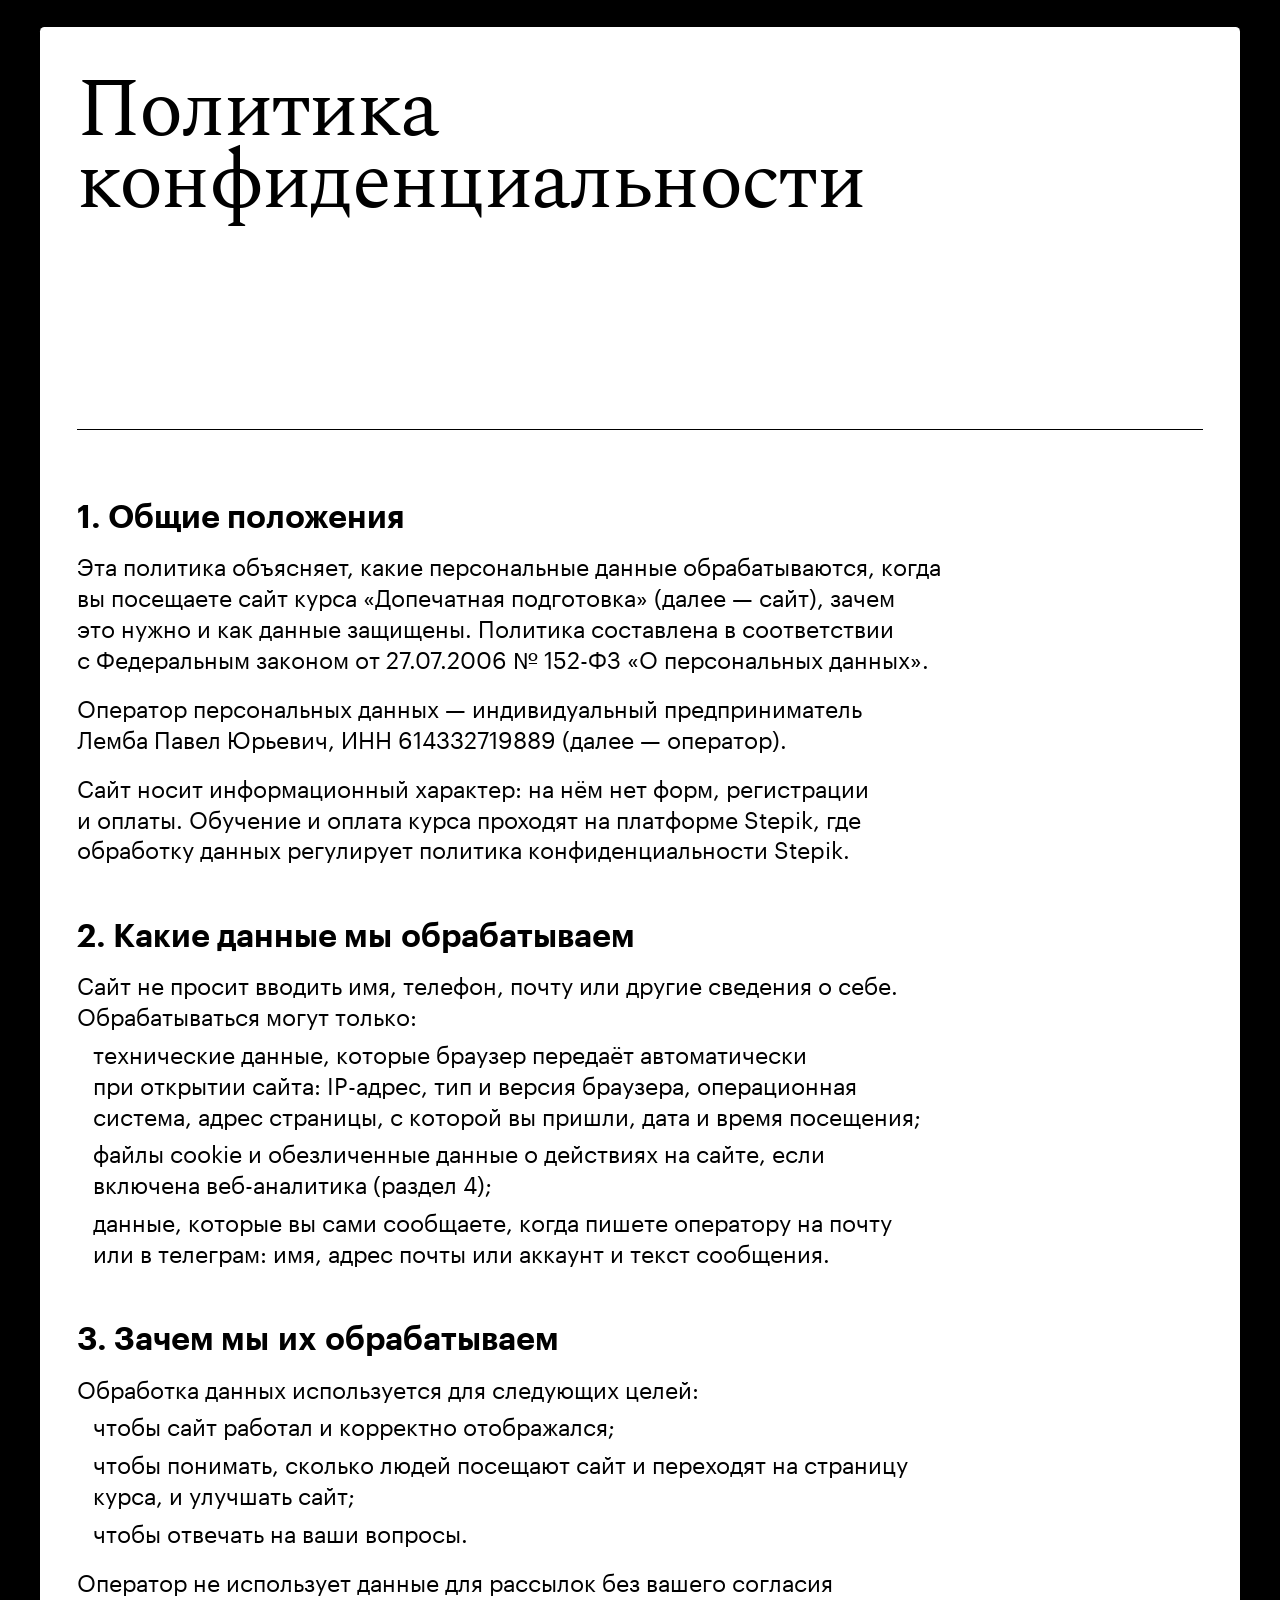
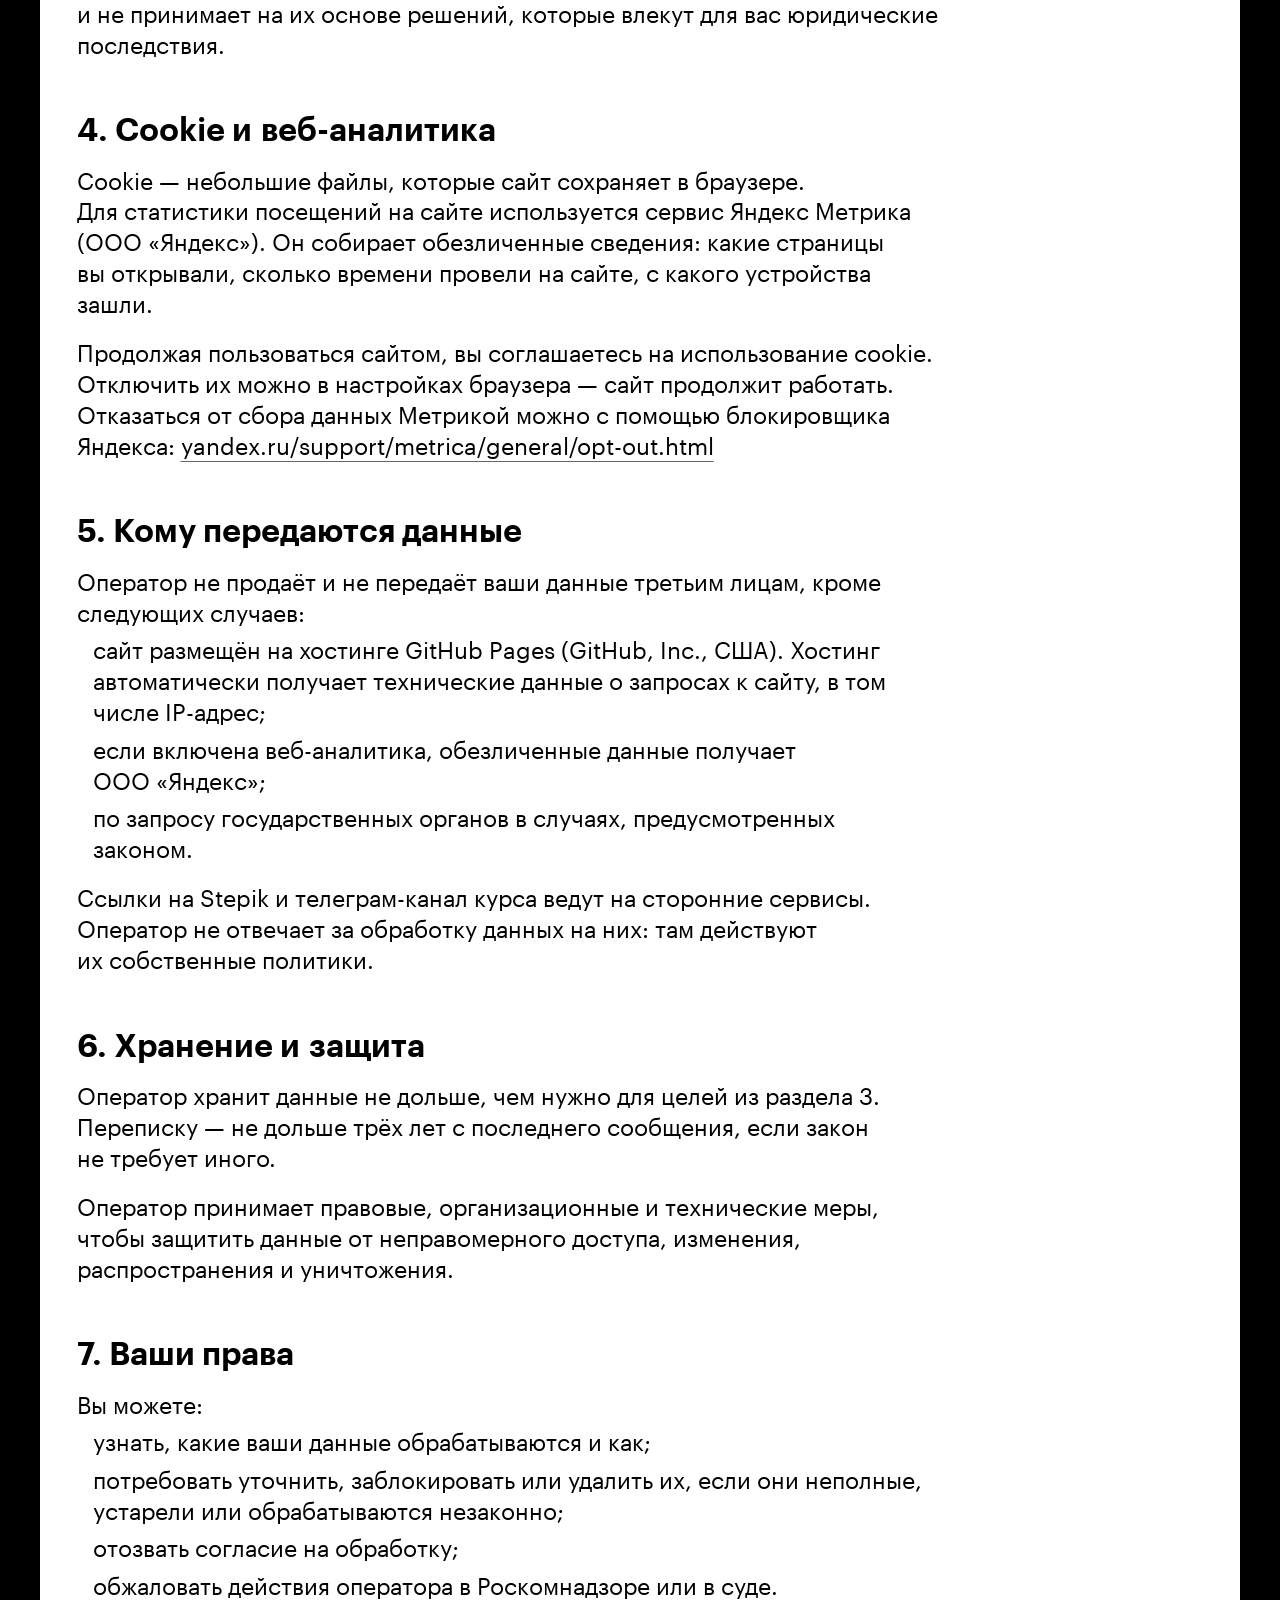
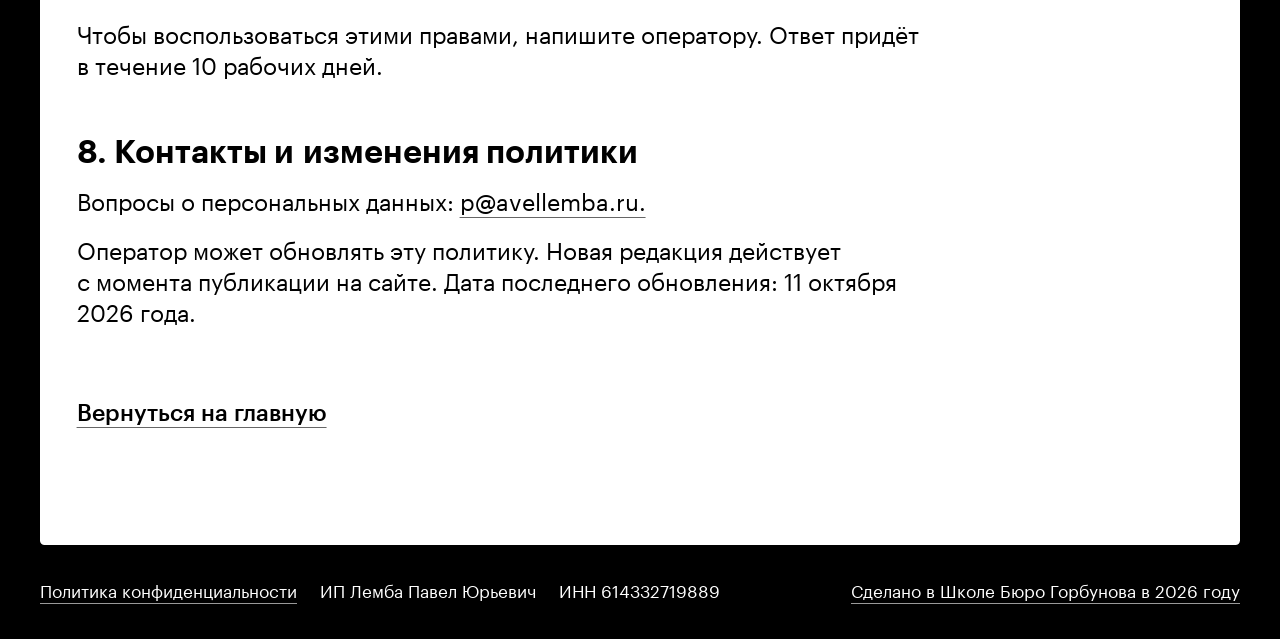
==== commit ebf6ff33: "Preserve proportional mobile scaling without CSS zoom" ====
--- a/site/privacy/index.html
+++ b/site/privacy/index.html
@@ -7,7 +7,7 @@
   <meta name="description" content="Какие данные обрабатываются на сайте курса «Допечатная подготовка», зачем они нужны и как защищены.">
 
   <meta property="og:type" content="article">
-  <meta property="og:url" content="https://tuptop.github.io/dopechatka/privacy/">
+  <meta property="og:url" content="https://pavellemba.ru/dopechatka/privacy/">
   <meta property="og:title" content="Политика конфиденциальности">
   <meta property="og:description" content="Какие данные обрабатываются на сайте курса «Допечатная подготовка», зачем они нужны и как защищены.">
   <meta property="og:locale" content="ru_RU">
@@ -17,7 +17,7 @@
   <link rel="icon" href="../favicon.png" sizes="32x32" type="image/png">
   <link rel="apple-touch-icon" href="../apple-touch-icon.png">
 
-  <link rel="stylesheet" href="../style.css?v=140">
+  <link rel="stylesheet" href="../style.css?v=148">
 </head>
 <body>
   <!-- Yandex.Metrika counter -->
@@ -131,48 +131,6 @@
     </footer>
   </div>
 
-<script>
-  /* ============================================================
-     АВТОСКЕЙЛ ХОЛСТА
-     Тот же, что на главной: вёрстка в натуральную величину макета
-     (полотно 1050), на экран её кладёт zoom с потолком 1200/1050.
-     Ниже 760px включается мобильная раскладка со своим холстом 375.
-     Меняешь потолок — поменяй и в CSS, где лежит дефолт на случай
-     отключённого JS, и на главной странице.
-     ============================================================ */
-  (() => {
-    const SHEET = 1050;        // ширина белого полотна в вёрстке
-    const MAX = 1200 / SHEET;  // ≈1.1429 — на экране полотно шириной 1200
-    const MOB = 375;           // натуральная ширина мобильного макета
-    const root = document.documentElement;
-    const fit = () => {
-      const vw = root.clientWidth;
-      if (matchMedia('(max-width: 759px)').matches) {
-        /* Мобильный холст — натуральная величина макета (375), и он тянется
-           на всю ширину окна без потолка: макет повторяется один в один
-           на любом экране, только крупнее или мельче. Потолок 1.2 тут был
-           до этого — выше него холст расширялся, а кегли оставались
-           макетными, и на планшете текст выглядел мелким. */
-        root.style.setProperty('--zoom', (vw / MOB).toFixed(4));
-        root.style.setProperty('--page-w', MOB + 'px');
-        /* Проверяем, что zoom вообще применился. Если браузер его игнорирует,
-           холст остаётся 375 на экране шире — и вся страница прижимается
-           к левому краю узкой колонкой (на это жаловались с айфона). Тогда
-           отдаём обычную резину: масштаб 1, ширина 100%. Мобильная раскладка
-           поточная и это переживает — только кегли остаются макетными. */
-        const page = document.getElementById('page');
-        if (page && Math.abs(page.getBoundingClientRect().width - vw) > 1) {
-          root.style.setProperty('--zoom', '1');
-          root.style.setProperty('--page-w', '100%');
-        }
-        return;
-      }
-      root.style.removeProperty('--page-w');
-      root.style.setProperty('--zoom', Math.min(MAX, vw / SHEET).toFixed(4));
-    };
-    fit();
-    window.addEventListener('resize', fit, { passive: true });
-  })();
-</script>
+<script src="../autoscale.js"></script>
 </body>
 </html>
--- a/site/style.css
+++ b/site/style.css
@@ -80,7 +80,7 @@
   position: relative;
   width: 1050px;
   margin: 0 auto;
-  min-height: 7178px;
+  min-height: 7155px;
   padding-top: 24px;
   zoom: var(--zoom, 1.1429);
 }
@@ -99,7 +99,7 @@
 .sheet {
   position: relative;
   width: 1050px;
-  height: 7071px;
+  height: 7048px;
   margin: 0;
   background: #fff;
   border-radius: 4px;
@@ -412,7 +412,7 @@
 .intro-rest p + p { margin-top: 8px; }
 
 /* ===== Программа ===== */
-.program { top: 1088px; left: 32px; width: 986px; height: 1879px; }
+.program { top: 1088px; left: 32px; width: 986px; height: 1856px; }
 /* Заголовок сдвинут на 5 влево: так автор выровняла его `П` по левому краю
    колонки — у серифа своя боковая полуапрошь, и без поправки заголовок
    казался отодвинутым от разделителя под ним (узел 2319:15658, x = −5). */
@@ -420,7 +420,7 @@
 .sprint { position: absolute; left: 0; width: 986px; }
 .sprint:nth-of-type(1) { top: 103px; }
 .sprint:nth-of-type(2) { top: 780px; }
-.sprint:nth-of-type(3) { top: 1569px; }
+.sprint:nth-of-type(3) { top: 1546px; }
 .sprint .h3 {
   margin-top: 12px;
   padding-bottom: 32px;
@@ -448,7 +448,7 @@
 .sprint-pair { display: flex; gap: 20px; }
 .sprint-pic { width: 312px; }
 .sprint-pic-1 { height: 559px; }
-.sprint-pic-2 { height: 596px; }
+.sprint-pic-2 { height: 615px; }
 .sprint-pic-3 { height: 238px; }
 .grp { display: flex; flex-direction: column; gap: 5px; }
 /* .grp p бьёт .grp-t по специфичности (0,1,1 против 0,1,0), поэтому заголовок
@@ -493,7 +493,7 @@
 .sprint-col .grp-t .tag { margin: -1px 0 -1px 5px; vertical-align: middle; }
 
 /* ===== Что внутри ===== */
-.inside { top: 3057px; left: 32px; width: 986px; height: 878px; }
+.inside { top: 3034px; left: 32px; width: 986px; height: 878px; }
 .inside .h2 { margin-bottom: 24px; }
 .inside-lead {
   width: 574px;
@@ -501,15 +501,29 @@
 }
 /* Скриншот урока: в макете у него скругление 12 и волосяная рамка
    rgba(34,34,34,.15). Рамка в Фигме внутренняя, поэтому тут `border-box` —
-   иначе картинка станет 988 и уедет от правого края колонки. */
-.inside-shot {
+   иначе картинка станет 988 и уедет от правого края колонки.
+
+   Скриншотов четыре (узлы в секции `2609:18346`), и они лежат стопкой
+   в `.inside-shots`: по скроллу видно тот, чей интервал сейчас идёт.
+   Переключает их скрипт «СКРИНШОТЫ В «ЧТО ВНУТРИ»».
+
+   Смена мгновенная: перехода по `opacity` тут был 0,35s, автор попросила
+   убрать. Раз анимации нет, не нужна и ветка на `prefers-reduced-motion`. */
+.inside-shots {
   position: absolute;
   left: 0; top: 208px;
   width: 986px; height: 670px;
+}
+.inside-shot {
+  position: absolute;
+  left: 0; top: 0;
+  width: 100%; height: 100%;
   box-sizing: border-box;
   border: 1px solid rgba(34, 34, 34, 0.15);
   border-radius: 12px;
-}
+  opacity: 0;
+}
+.inside-shot.is-on { opacity: 1; }
 /* Значок Степика: повёрнутый скруглённый квадрат, фон вокруг прозрачный.
    В Фигме это картинка в повёрнутой маске, и экспорт её обрезки приходит
    битым — поэтому фон выбит заливкой от краёв (белая «S» внутри осталась).
@@ -526,7 +540,7 @@
    текста на белом, 456 и 477 в колонке 986, зазор 53.
    Стиль «soft&availability» из макета: Graphik Regular 32, интерлиньяж 1.02.
    Строки в Фигме разложены по 33px с зазором 5, поэтому тут шаг 38. */
-.practice { top: 3995px; left: 32px; width: 986px; height: 147px; }
+.practice { top: 3972px; left: 32px; width: 986px; height: 147px; }
 .inside-notes {
   position: absolute;
     /* Фигма стопит строки боксами по 32,64 с зазором 5,36, а у нас шаг задан
@@ -563,7 +577,7 @@
 }
 
 /* ===== Авторы ===== */
-.authors { top: 4232px; left: 32px; width: 986px; height: 527px; }
+.authors { top: 4209px; left: 32px; width: 986px; height: 527px; }
 .authors .h2 { margin-bottom: 40px; }
 .authors-row { display: flex; gap: 44px; }
 .author { width: 292px; }
@@ -675,30 +689,28 @@
    и после правок макета фото перестало совпадать с рамкой. Прозрачность
    не нужна, потому что полотно под карточкой белое. У мобильного своя
    картинка — она уже, выше и телефон в ней стоит иначе; выбирает `<picture>`. */
-.tg { top: 4849px; left: 32px; width: 986px; height: 440px; background: #fff; }
+.tg { top: 4826px; left: 32px; width: 986px; height: 440px; background: #fff; }
 /* обёртка picture ничего не рисует, но инлайновый бокс добавил бы строку —
    делаем её блочной, а картинка внутри всё равно позиционирована */
 .tg picture { display: block; }
 .tg-card { position: absolute; left: 0; top: 0; width: 986px; height: 440px; }
-/* Regular, не Bold: автор облегчила заголовок вслед за надзаголовком
-   «Курс» в финальной плашке. Трекинг макетный, −1.2. */
 .tg-title {
   position: absolute;
   left: 32px; top: 46px;
-  width: 526px;
-  font: 400 60px/1 'Spectral', Cambria, Georgia, serif;
-  letter-spacing: -1.2px;
+  width: 465px;
+  font: 400 56px/0.95 'Spectral', Cambria, Georgia, serif;
+  letter-spacing: -1.12px;
 }
 .tg-text {
   position: absolute;
-  left: 32px; top: 190px;
+  left: 32px; top: 172.4px;
   width: 526px;
   font: 500 20px/1.35 'Graphik', sans-serif;
 }
-.tg .btn { position: absolute; left: 32px; top: 324px; }
+.tg .btn { position: absolute; left: 32px; top: 324px; padding-inline: 40px; }
 
 /* ===== Вопросы ===== */
-.faq { top: 5379px; left: 32px; width: 986px; height: 640px; }
+.faq { top: 5356px; left: 32px; width: 986px; height: 640px; }
 .faq .h2 { margin-bottom: 40px; }
 .faq-item { margin-bottom: 32px; }
 .faq-item .h3 { margin-bottom: 8px; }
@@ -719,7 +731,7 @@
    зашитыми в саму картинку, и жёлтой кнопкой. Под ней таймлайн.
    `top` секции — это верх плашки: бокс `1850:2979` в Фигме стоит на 18 ниже,
    потому что внутри него плашка сдвинута на −18. */
-.buy { top: 6109px; left: 32px; width: 986px; height: 560px; }
+.buy { top: 6086px; left: 32px; width: 986px; height: 560px; }
 .buy-card { position: relative; width: 986px; height: 406px; color: #fff; }
 .buy-bg {
   width: 986px; height: 406px;
@@ -798,7 +810,7 @@
 .when-date + .when-what { margin-top: 6px; }
 
 /* ===== Если пока не определились ===== */
-.undecided { top: 6759px; left: 32px; width: 986px; height: 204px; }
+.undecided { top: 6736px; left: 32px; width: 986px; height: 204px; }
 .undecided .h2 { margin-bottom: 24px; }
 .undecided p {
   width: 571px;
@@ -812,7 +824,7 @@
    + 32, и забыть эти 24 легко: один раз так и вышло, зазор стал 8 вместо 32. */
 .site-footer {
   position: absolute;
-  left: 0; top: 7127px;
+  left: 0; top: 7104px;
   width: 1050px;
   display: flex; align-items: center; justify-content: space-between;
   font: 400 15px/1.25 'Graphik', sans-serif;
@@ -917,17 +929,9 @@
 
 /* ============================================================
    МОБИЛЬНАЯ РАСКЛАДКА (макет 375px)
-   Жёсткий холст 1440 остаётся десктопу; на телефоне отдаём
-   обычный поток в одну колонку. Переключение — скриптом в <head>,
-   который меняет meta viewport по ширине экрана.
+   Мобильный холст масштабируется по ширине окна.
    ============================================================ */
 @media (max-width: 759px) {
-  /* Мобильная вёрстка тоже в натуральную величину макета (колонка 343
-     в холсте 375), на экран её кладёт тот же zoom, что и десктоп. Потолок
-     1.2: до 450px ширины макет масштабируется один в один, дальше масштаб
-     стоит, а холст становится шире — раскладка тут поточная и лишнюю
-     ширину разбирает сама. Значения считает скрипт «АВТОСКЕЙЛ ХОЛСТА»,
-     в CSS лежат дефолты на случай отключённого JS. */
   #page {
     zoom: var(--zoom, 1);
     width: var(--page-w, 100%);
@@ -955,7 +959,7 @@
      Плашки (лид-карточка и финальная) и таймлайн внутри себя остались
      абсолютными — в макете они так и свёрстаны, только уже. */
   .intro-first, .intro-rest,
-  .inside-shot,
+  .inside-shots,
   .tg-title, .tg-text, .tg .btn,
   .when, .sprint, .video-circle, .bubbles, .site-footer {
     left: auto; top: auto; right: auto; bottom: auto;
@@ -1093,9 +1097,12 @@
   .inside { margin-top: 80px !important; }
   .inside .h2 { margin-bottom: 20px; }
   .inside-lead { width: auto; font-size: 18px; line-height: 1.45; }
-  .inside-shot {
-    position: static;
+  /* Стопка скриншотов идёт в поток, высоту ей держит пропорция — сами
+     картинки внутри остались абсолютными, иначе они сложились бы столбиком. */
+  .inside-shots {
+    position: relative;
     width: 100%; height: auto;
+    aspect-ratio: 986 / 670;
     margin-top: 40px;
   }
   /* Значок Степика висит на скриншоте, а не на секции, поэтому считаем
@@ -1157,23 +1164,23 @@
   }
 
   /* ===== Телеграм =====
-     У мобильного своя карточка-картинка (узел 2001:4361, 343×619): рамка
+     У мобильного своя карточка-картинка (узел 3452:4332, 343×657): рамка
      с зубцами и телефон в ней уже есть, рисовать их CSS'ом не нужно.
      Высоту секции держит `aspect-ratio` — картинка лежит абсолютно
      и в поток не считается. */
   .tg {
     position: relative;
     margin-top: 80px !important;
-    padding: 33px 16px 0;
-    aspect-ratio: 343 / 620;
+    padding: 35px 16px 0;
+    aspect-ratio: 343 / 657;
   }
   .tg-card { width: 100%; height: auto; }
   /* текст и кнопка в потоке, а картинка позиционирована — без `relative`
      они оказались бы под ней */
   .tg-title, .tg-text, .tg .btn { position: relative; width: auto; }
-  .tg-title { font-weight: 600; font-size: 36px; letter-spacing: -0.72px; }
+  .tg-title { font-weight: 600; font-size: 36px; line-height: 1; letter-spacing: -0.72px; }
   .tg-text { margin-top: 16px; max-width: 311px; font-size: 18px; line-height: 1.45; }
-  .tg .btn { display: flex; height: 52px; margin-top: 40px; }
+  .tg .btn { display: flex; height: 52px; margin-top: 36px; padding-inline: 24px; }
 
   /* ===== Вопросы ===== */
   .faq { margin-top: 80px !important; }
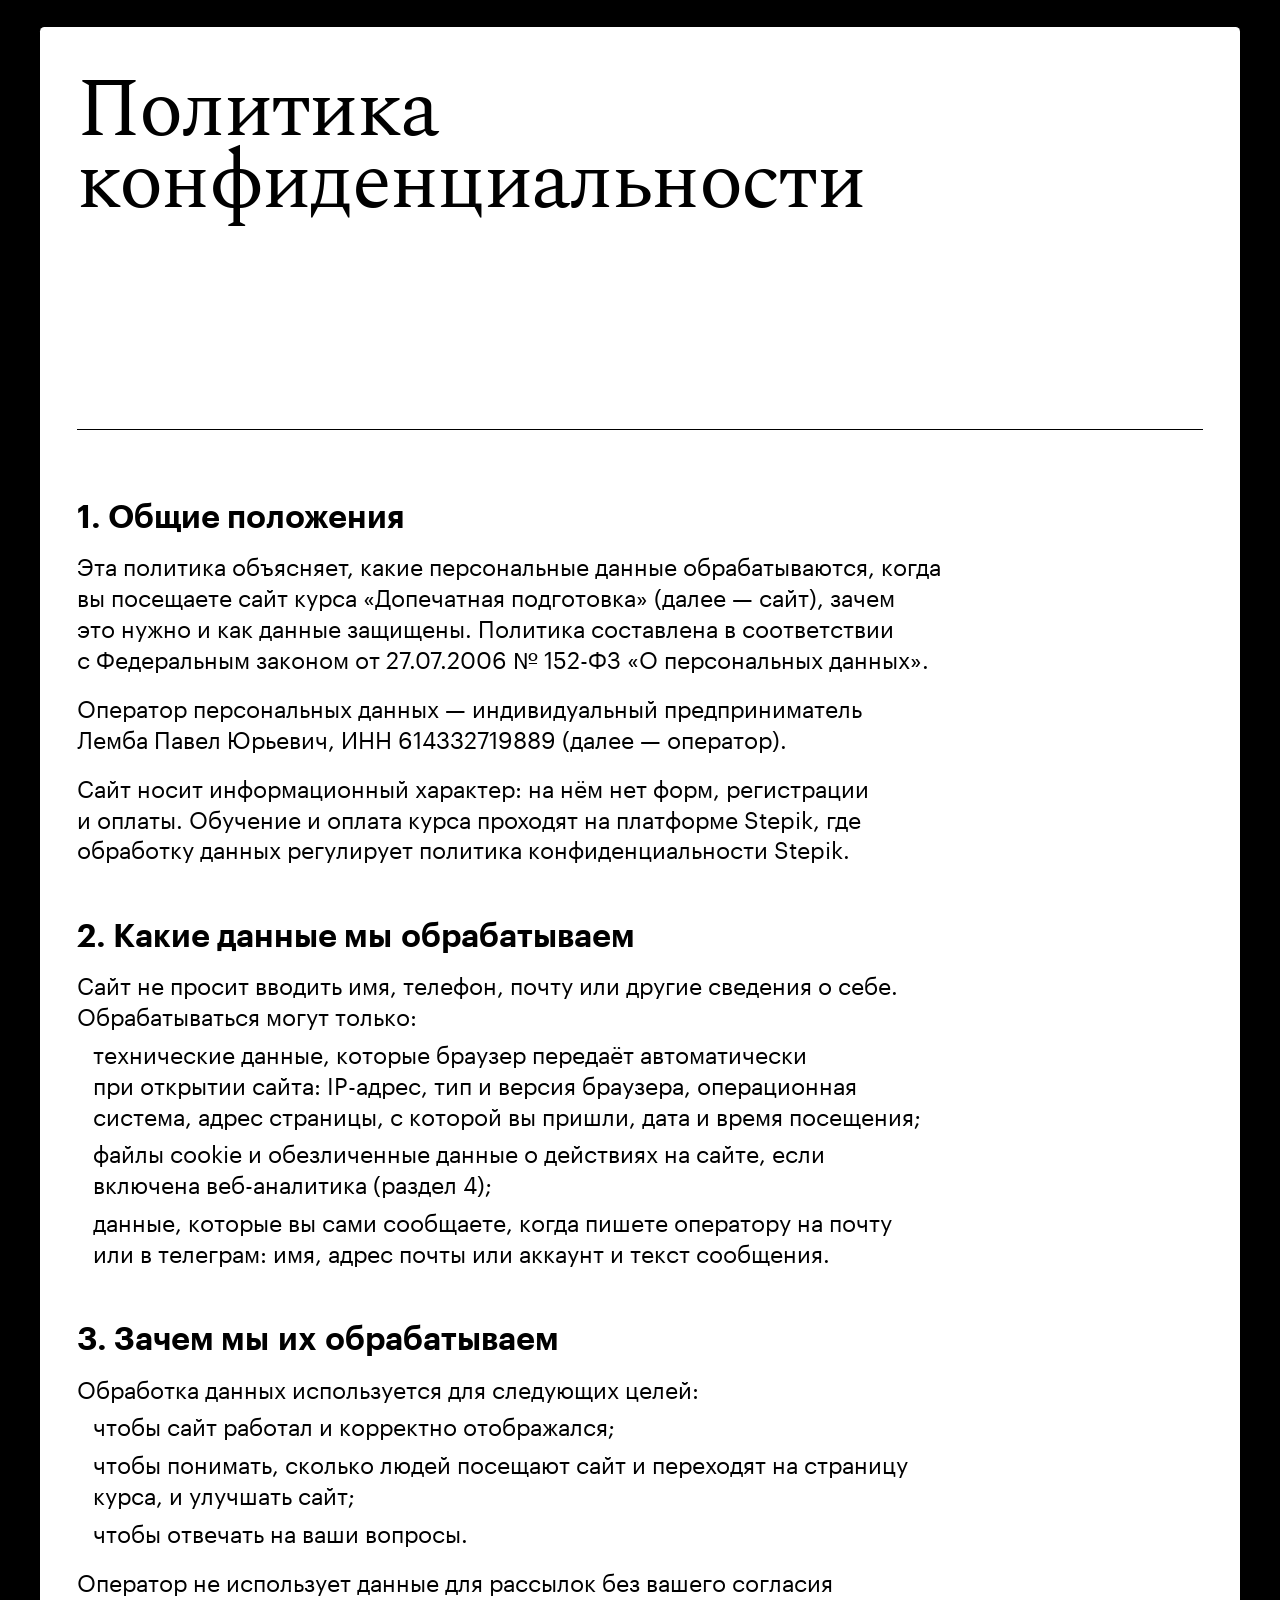
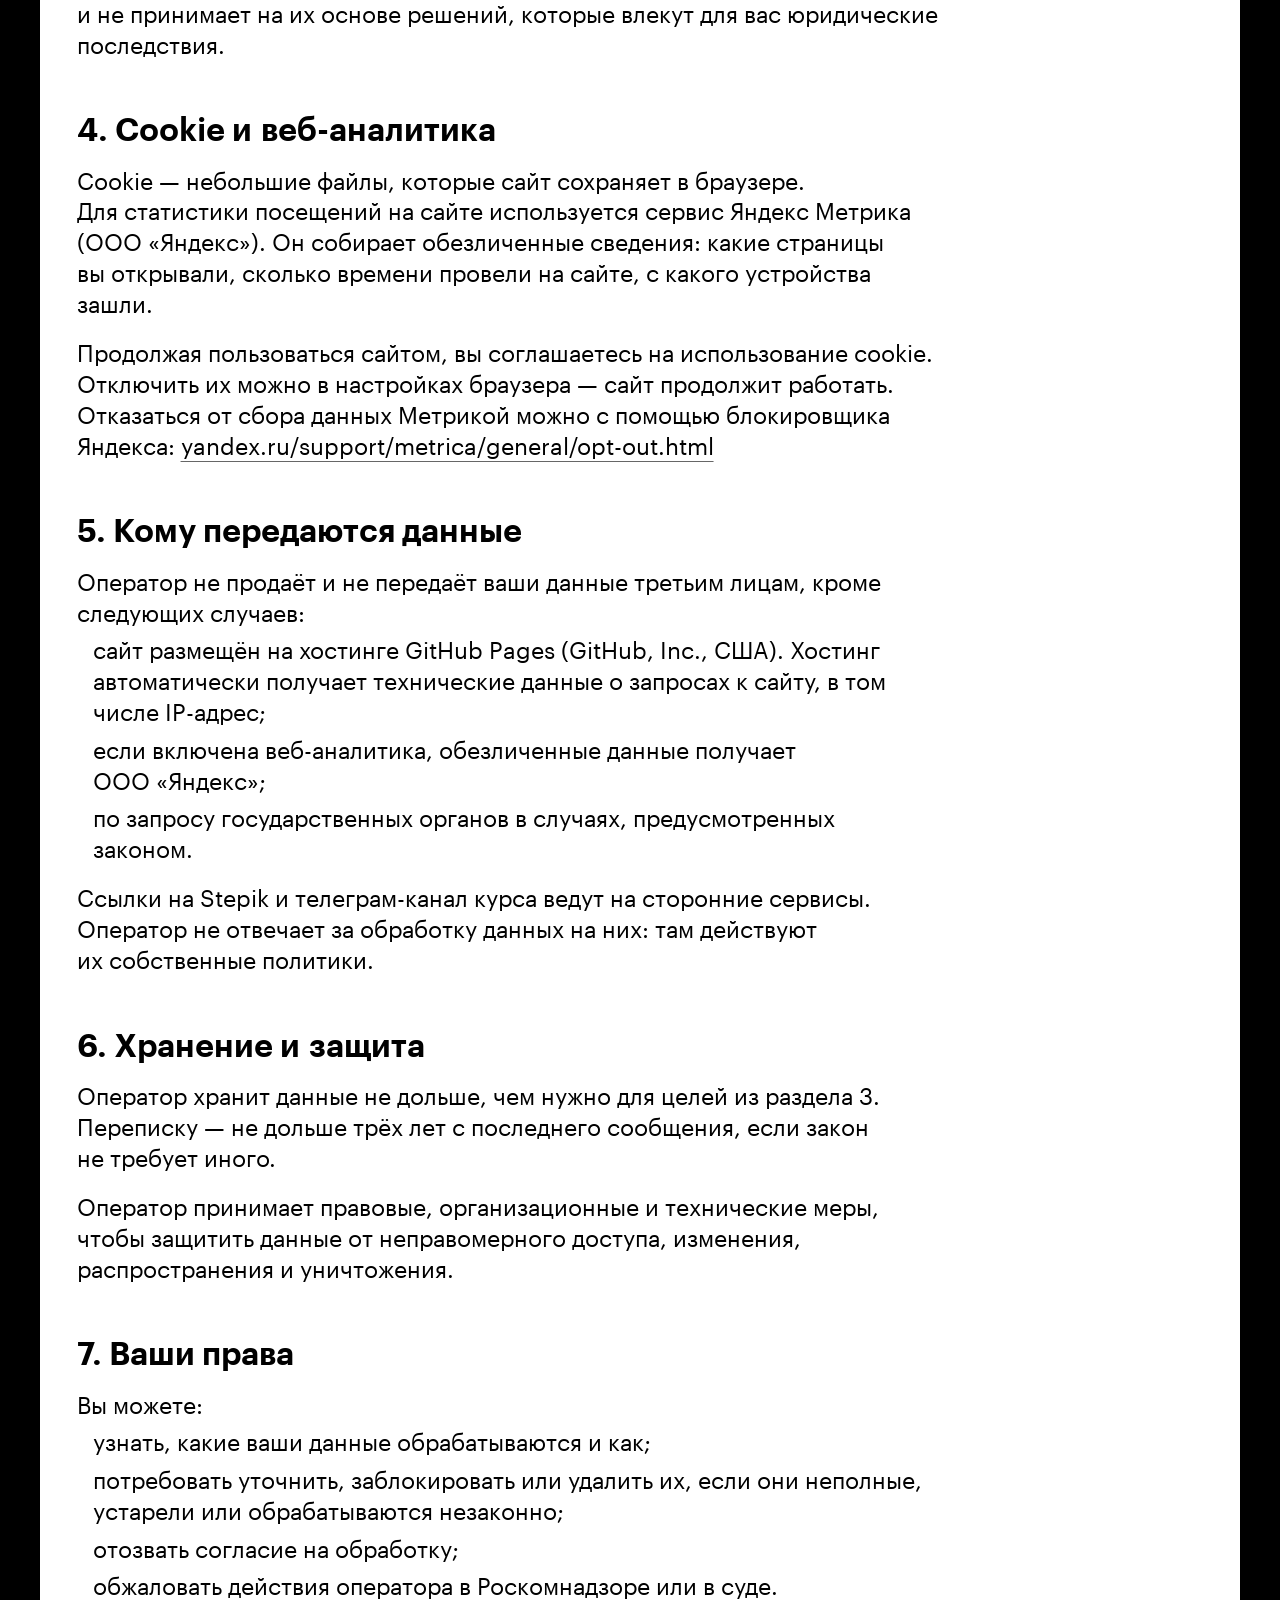
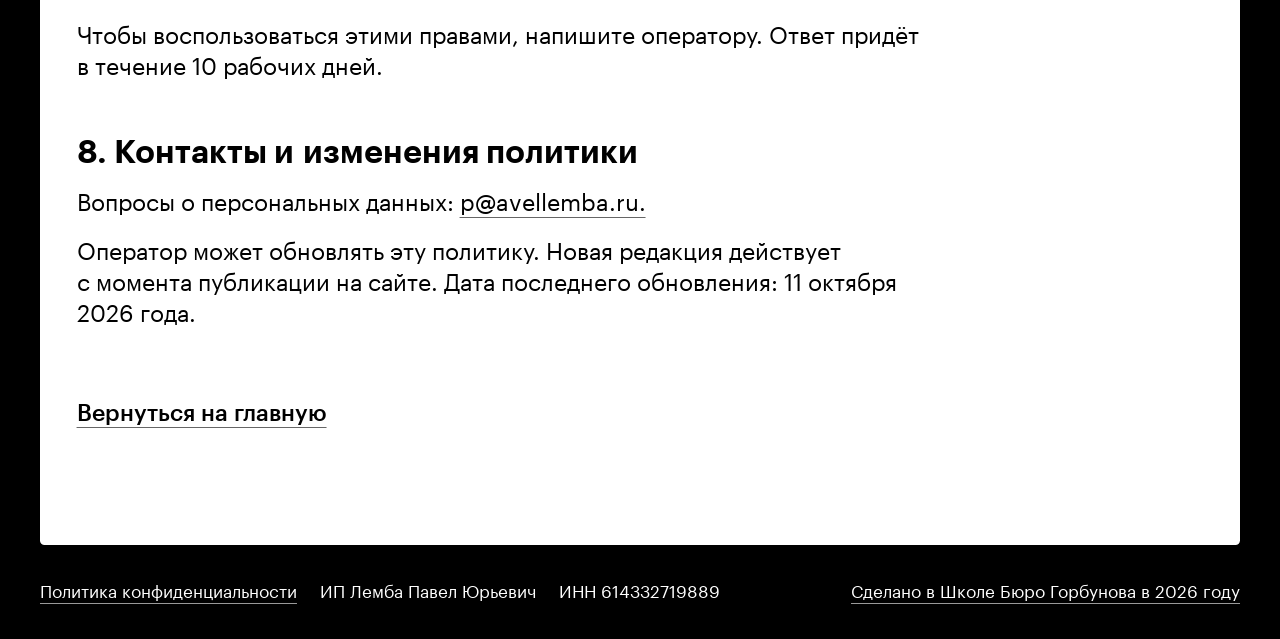
==== commit 05fb66e3: "Revert "Preserve proportional mobile scaling without CSS zoom" This reverts commit ebf6ff337086b919c" ====
--- a/site/privacy/index.html
+++ b/site/privacy/index.html
@@ -17,7 +17,7 @@
   <link rel="icon" href="../favicon.png" sizes="32x32" type="image/png">
   <link rel="apple-touch-icon" href="../apple-touch-icon.png">
 
-  <link rel="stylesheet" href="../style.css?v=148">
+  <link rel="stylesheet" href="../style.css?v=144">
 </head>
 <body>
   <!-- Yandex.Metrika counter -->
@@ -131,6 +131,48 @@
     </footer>
   </div>
 
-<script src="../autoscale.js"></script>
+<script>
+  /* ============================================================
+     АВТОСКЕЙЛ ХОЛСТА
+     Тот же, что на главной: вёрстка в натуральную величину макета
+     (полотно 1050), на экран её кладёт zoom с потолком 1200/1050.
+     Ниже 760px включается мобильная раскладка со своим холстом 375.
+     Меняешь потолок — поменяй и в CSS, где лежит дефолт на случай
+     отключённого JS, и на главной странице.
+     ============================================================ */
+  (() => {
+    const SHEET = 1050;        // ширина белого полотна в вёрстке
+    const MAX = 1200 / SHEET;  // ≈1.1429 — на экране полотно шириной 1200
+    const MOB = 375;           // натуральная ширина мобильного макета
+    const root = document.documentElement;
+    const fit = () => {
+      const vw = root.clientWidth;
+      if (matchMedia('(max-width: 759px)').matches) {
+        /* Мобильный холст — натуральная величина макета (375), и он тянется
+           на всю ширину окна без потолка: макет повторяется один в один
+           на любом экране, только крупнее или мельче. Потолок 1.2 тут был
+           до этого — выше него холст расширялся, а кегли оставались
+           макетными, и на планшете текст выглядел мелким. */
+        root.style.setProperty('--zoom', (vw / MOB).toFixed(4));
+        root.style.setProperty('--page-w', MOB + 'px');
+        /* Проверяем, что zoom вообще применился. Если браузер его игнорирует,
+           холст остаётся 375 на экране шире — и вся страница прижимается
+           к левому краю узкой колонкой (на это жаловались с айфона). Тогда
+           отдаём обычную резину: масштаб 1, ширина 100%. Мобильная раскладка
+           поточная и это переживает — только кегли остаются макетными. */
+        const page = document.getElementById('page');
+        if (page && Math.abs(page.getBoundingClientRect().width - vw) > 1) {
+          root.style.setProperty('--zoom', '1');
+          root.style.setProperty('--page-w', '100%');
+        }
+        return;
+      }
+      root.style.removeProperty('--page-w');
+      root.style.setProperty('--zoom', Math.min(MAX, vw / SHEET).toFixed(4));
+    };
+    fit();
+    window.addEventListener('resize', fit, { passive: true });
+  })();
+</script>
 </body>
 </html>
--- a/site/style.css
+++ b/site/style.css
@@ -929,9 +929,17 @@
 
 /* ============================================================
    МОБИЛЬНАЯ РАСКЛАДКА (макет 375px)
-   Мобильный холст масштабируется по ширине окна.
+   Жёсткий холст 1440 остаётся десктопу; на телефоне отдаём
+   обычный поток в одну колонку. Переключение — скриптом в <head>,
+   который меняет meta viewport по ширине экрана.
    ============================================================ */
 @media (max-width: 759px) {
+  /* Мобильная вёрстка тоже в натуральную величину макета (колонка 343
+     в холсте 375), на экран её кладёт тот же zoom, что и десктоп. Потолок
+     1.2: до 450px ширины макет масштабируется один в один, дальше масштаб
+     стоит, а холст становится шире — раскладка тут поточная и лишнюю
+     ширину разбирает сама. Значения считает скрипт «АВТОСКЕЙЛ ХОЛСТА»,
+     в CSS лежат дефолты на случай отключённого JS. */
   #page {
     zoom: var(--zoom, 1);
     width: var(--page-w, 100%);
